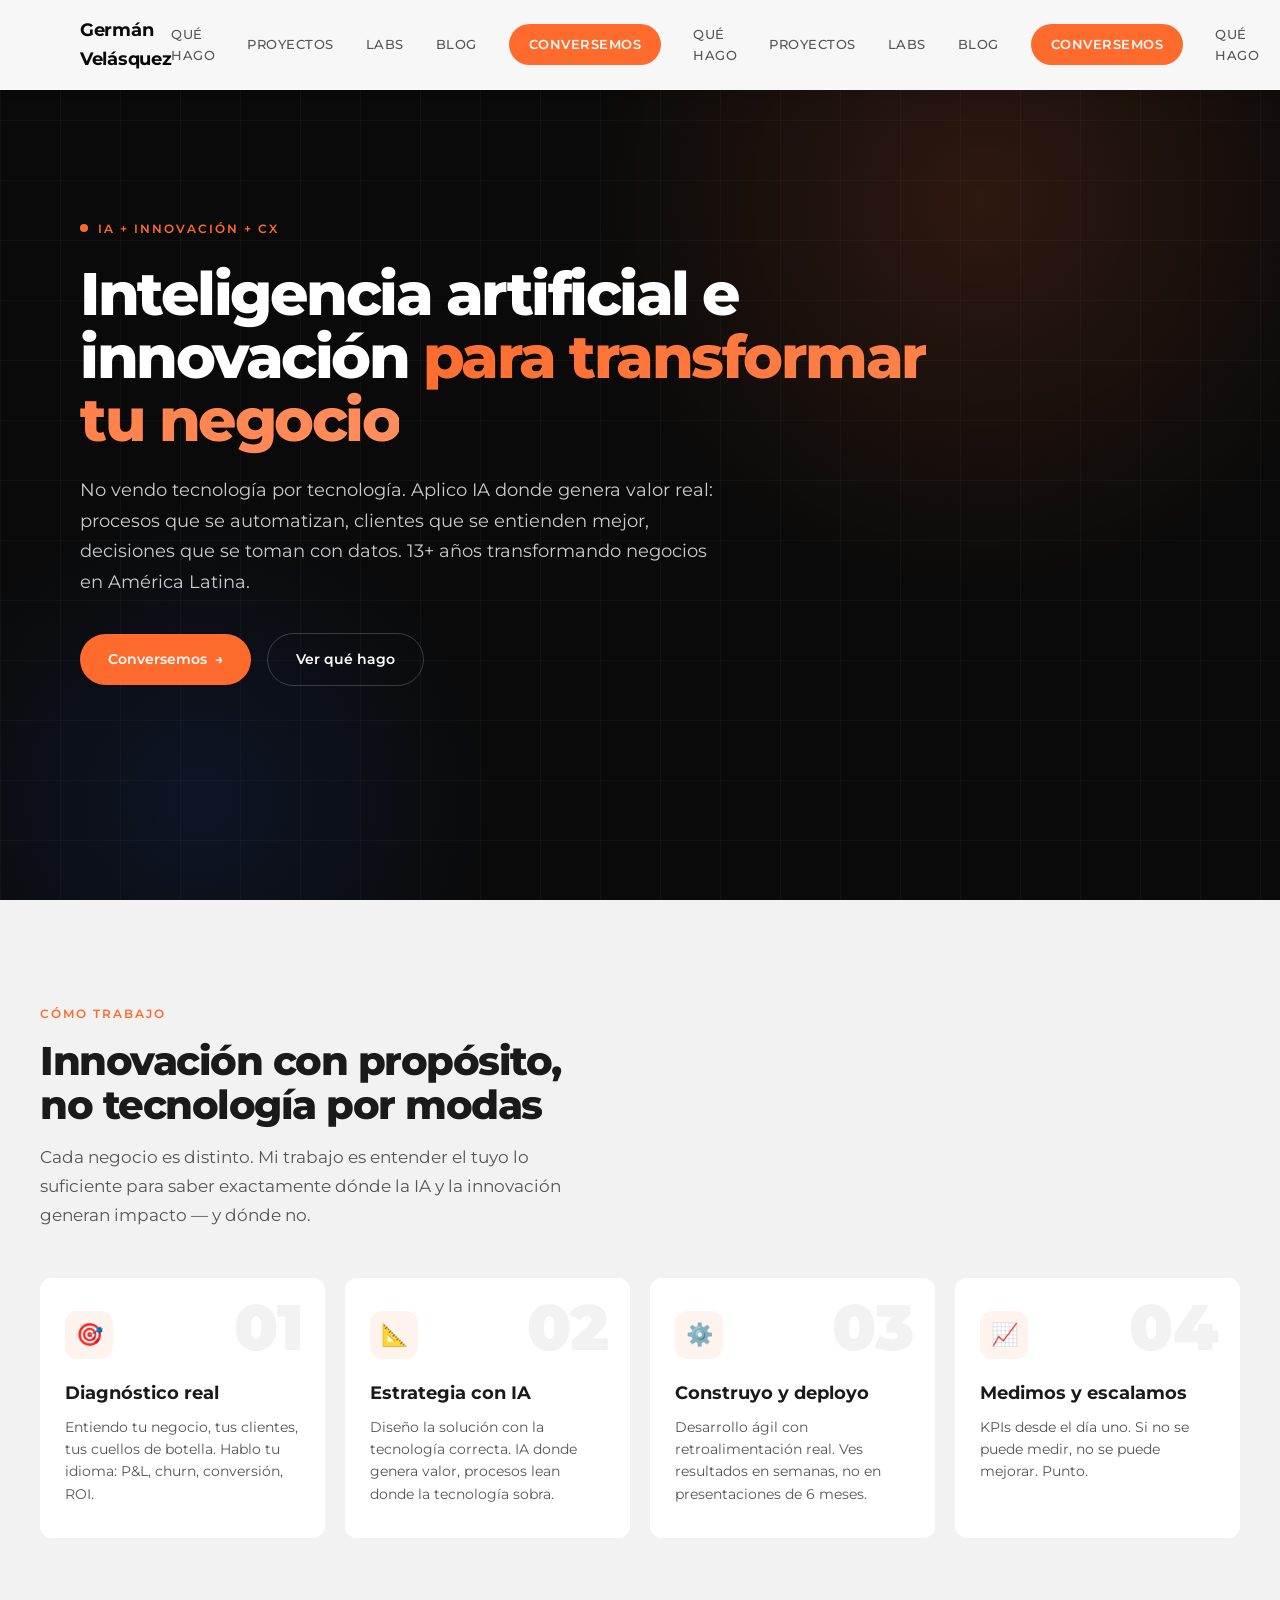
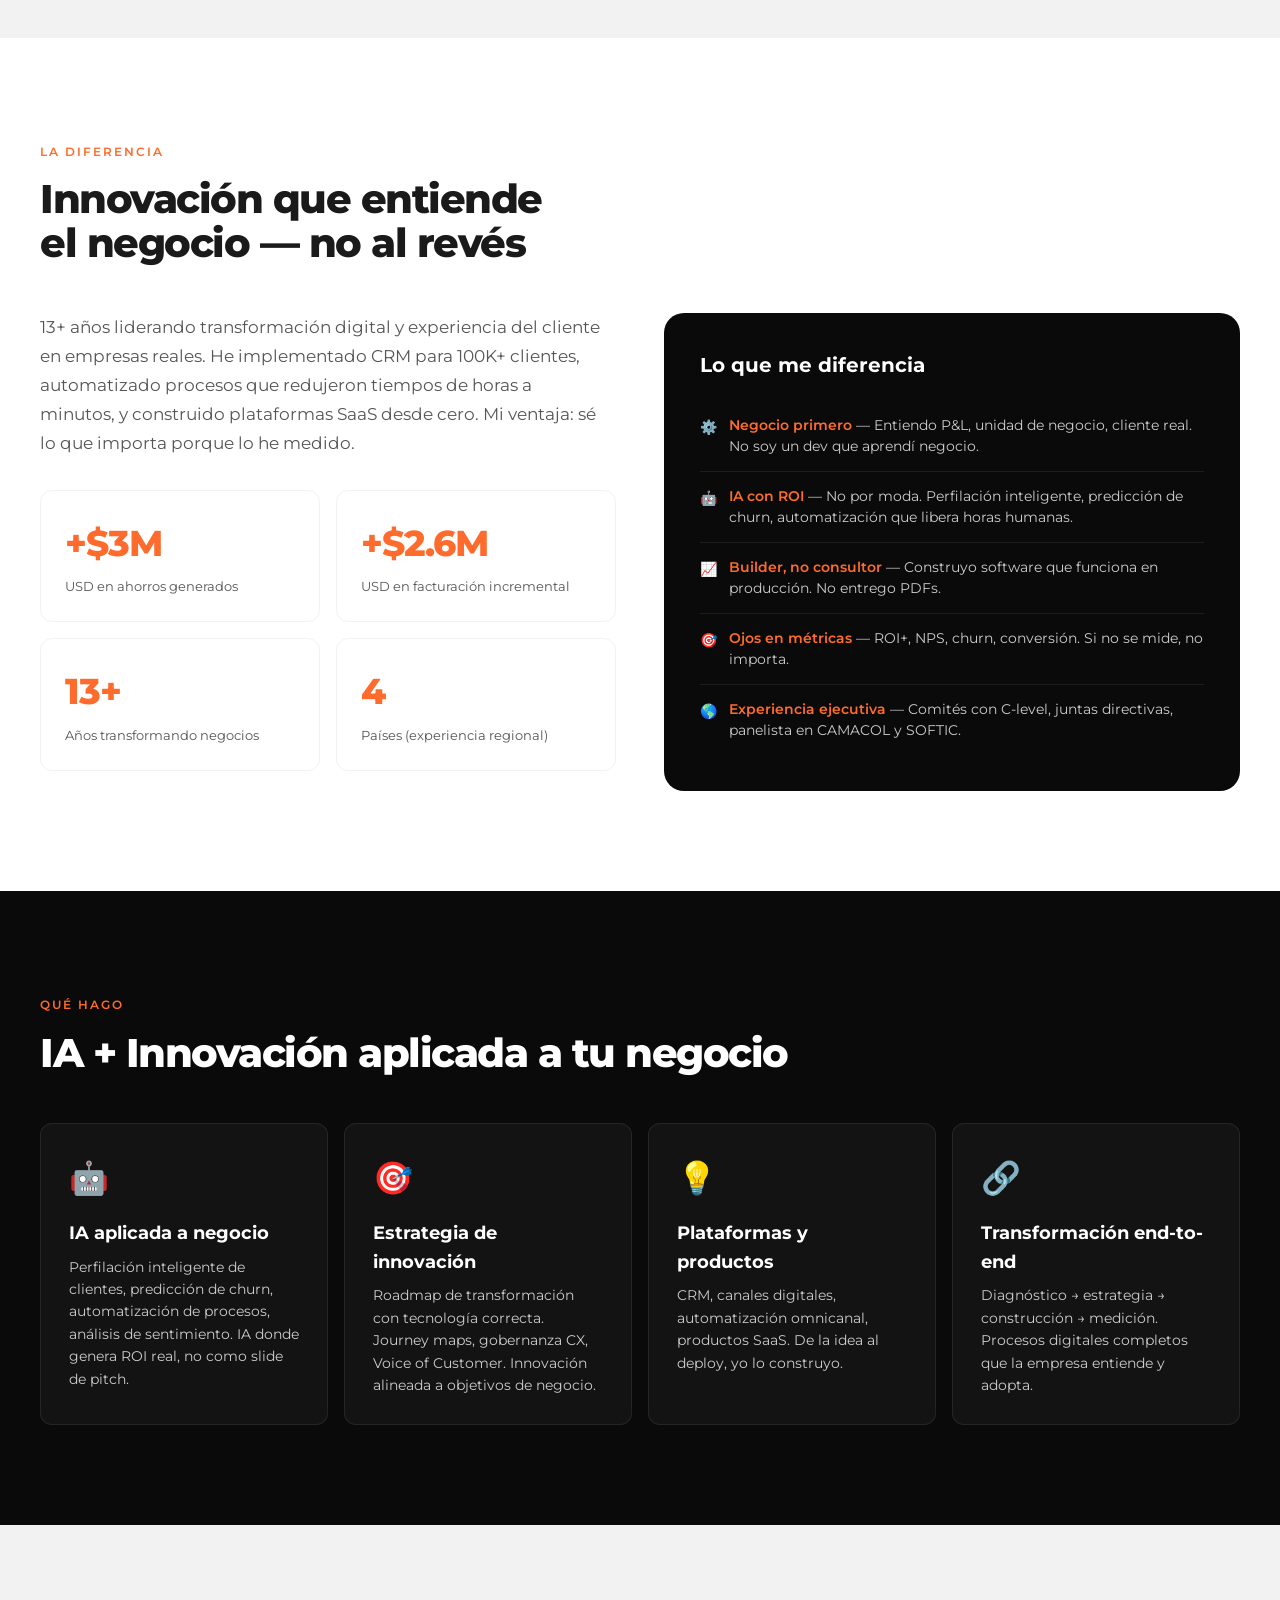
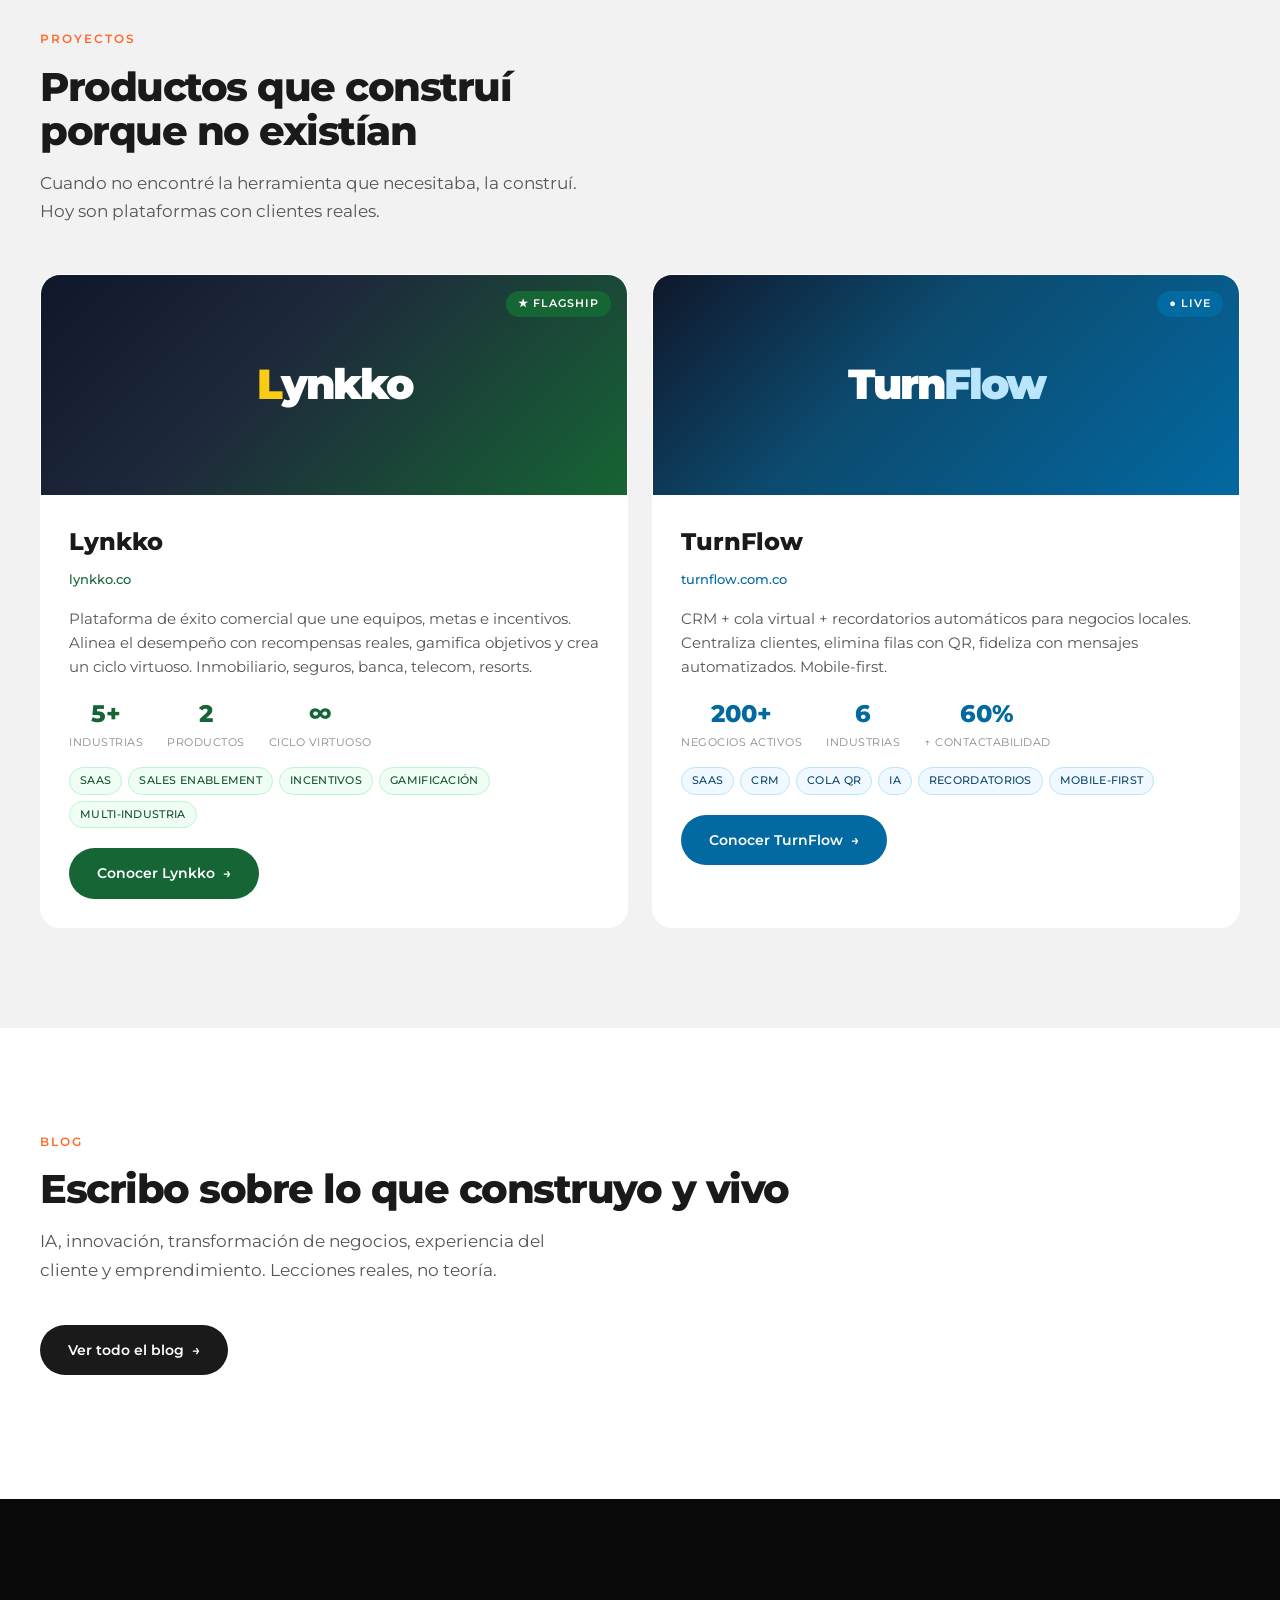
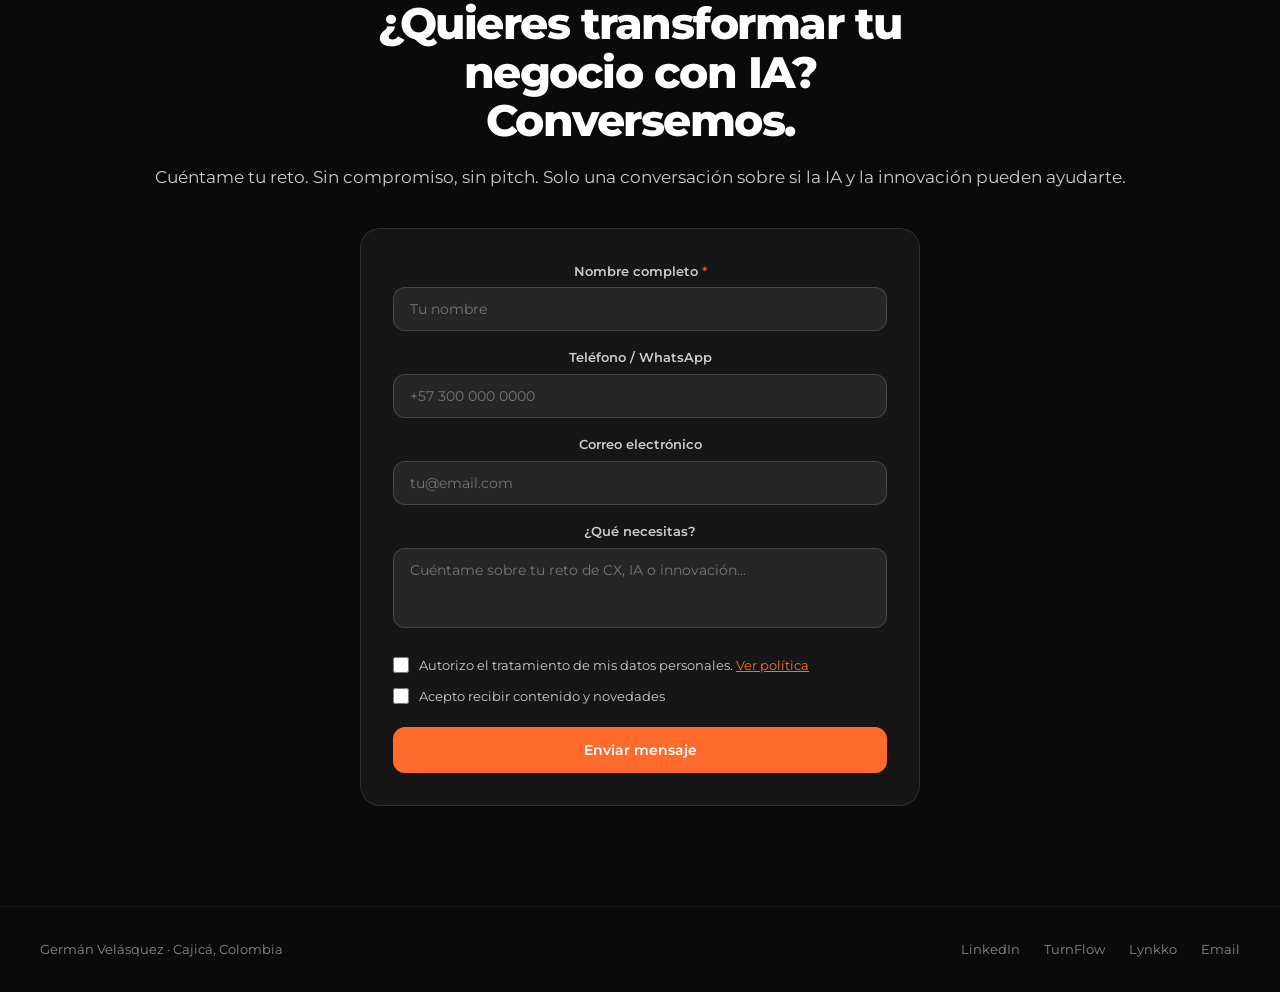
==== index.html @ 34b64958 "Contact form: submit handler + webhook integration - Form submits via fetch POST to /api/webhook.php" ====
<!DOCTYPE html>
<html lang="es">
<head>
  <meta charset="UTF-8">
  <meta name="viewport" content="width=device-width, initial-scale=1.0">
  <title>Germán Velásquez — CX + IA</title>
  <meta name="description" content="Experiencia del cliente e inteligencia artificial, aplicadas a problemas reales de negocio">
  <meta property="og:title" content="Germán Velásquez — CX + IA">
  <meta property="og:description" content="Transformo la forma en que las empresas entienden, sirven y retienen a sus clientes">
  <meta property="og:type" content="website">
  <meta name="twitter:card" content="summary">
  <link rel="canonical" href="https://germanvelasquez.co/">
  <link href="https://fonts.googleapis.com/css2?family=Montserrat:wght@300;400;500;600;700;800;900&display=swap" rel="stylesheet">
  <style>
    :root{--orange:#FF6B2C;--orange-light:#FF8F5E;--orange-dark:#E85520;--orange-glow:rgba(255,107,44,0.15);--orange-glow2:rgba(255,107,44,0.08);--black:#0A0A0A;--dark:#1A1A1A;--gray-900:#2D2D2D;--gray-700:#555555;--gray-500:#888888;--gray-300:#CCCCCC;--gray-100:#F2F2F2;--white:#FFFFFF;--blue:#2563EB;--blue-light:#3B82F6;--blue-glow:rgba(37,99,235,0.12);--font:'Montserrat',sans-serif;--radius:12px;--radius-lg:20px;--transition:0.3s cubic-bezier(0.4,0,0.2,1)}
    *{margin:0;padding:0;box-sizing:border-box}html{scroll-behavior:smooth}
    body{font-family:var(--font);color:var(--dark);background:var(--white);line-height:1.6;-webkit-font-smoothing:antialiased;overflow-x:hidden}
    nav{position:fixed;top:0;width:100%;z-index:1000;transition:var(--transition);background:transparent}
    nav.scrolled{background:rgba(255,255,255,0.95);backdrop-filter:blur(20px);box-shadow:0 1px 20px rgba(0,0,0,0.06)}
    .nav-inner{max-width:1200px;margin:0 auto;padding:20px 40px;display:flex;align-items:center;justify-content:space-between}
    .nav-logo{font-family:var(--font);font-size:18px;font-weight:700;text-decoration:none;letter-spacing:-0.3px;transition:color 0.3s}
    nav .nav-logo{color:var(--white)}
    nav.scrolled .nav-logo{color:var(--black)}
    .nav-links{display:flex;gap:32px;align-items:center}
    .nav-links a{font-size:13px;font-weight:500;color:rgba(255,255,255,0.8);text-decoration:none;letter-spacing:0.5px;text-transform:uppercase;transition:var(--transition)}
    .nav-links a:hover{color:var(--white)}
    nav.scrolled .nav-links a{color:var(--gray-700)}
    nav.scrolled .nav-links a:hover{color:var(--orange)}
    .nav-cta{font-size:13px!important;font-weight:600!important;color:var(--white)!important;background:var(--orange);padding:10px 20px;border-radius:100px;text-transform:uppercase!important;letter-spacing:0.5px;transition:var(--transition)}
    .nav-cta:hover{background:var(--orange-dark);transform:scale(1.02)}
    .hamburger{display:none;flex-direction:column;gap:5px;cursor:pointer;z-index:1001}
    .hamburger span{width:24px;height:2px;background:var(--white);border-radius:2px}
    nav.scrolled .hamburger span{background:var(--black)}
    .hero{min-height:100vh;display:flex;align-items:center;position:relative;overflow:hidden;background:var(--black)}
    .hero-bg{position:absolute;inset:0;z-index:1}
    .hero-bg .gradient1{position:absolute;width:800px;height:800px;background:radial-gradient(circle,var(--orange-glow) 0%,transparent 70%);top:-200px;right:-100px;animation:float 8s ease-in-out infinite}
    .hero-bg .gradient2{position:absolute;width:600px;height:600px;background:radial-gradient(circle,var(--blue-glow) 0%,transparent 70%);bottom:-200px;left:-100px;animation:float 10s ease-in-out infinite reverse}
    .hero-bg .grid{position:absolute;inset:0;background-image:linear-gradient(rgba(255,255,255,0.03) 1px,transparent 1px),linear-gradient(90deg,rgba(255,255,255,0.03) 1px,transparent 1px);background-size:60px 60px}
    @keyframes float{0%,100%{transform:translate(0,0)}50%{transform:translate(30px,-30px)}}
    .hero-content{position:relative;z-index:2;max-width:1200px;margin:0 auto;padding:0 40px;width:100%}
    .hero-text .label{display:inline-flex;align-items:center;gap:10px;font-size:12px;font-weight:600;text-transform:uppercase;letter-spacing:2px;color:var(--orange);margin-bottom:24px}
    .label-dot{width:8px;height:8px;background:var(--orange);border-radius:50%;animation:pulse 2s ease-in-out infinite}
    @keyframes pulse{0%,100%{opacity:1}50%{opacity:0.3}}
    .hero-text h1{font-size:60px;font-weight:800;line-height:1.05;letter-spacing:-2.5px;color:var(--white);margin-bottom:24px;max-width:900px}
    .hero-text h1 em{font-style:normal;background:linear-gradient(135deg,var(--orange),var(--orange-light));-webkit-background-clip:text;-webkit-text-fill-color:transparent}
    .hero-text p{font-size:18px;font-weight:400;color:var(--gray-300);line-height:1.7;margin-bottom:36px;max-width:640px}
    .hero-actions{display:flex;gap:16px;align-items:center;flex-wrap:wrap}
    .btn{display:inline-flex;align-items:center;gap:8px;font-family:var(--font);font-size:14px;font-weight:600;padding:14px 28px;border-radius:100px;text-decoration:none;transition:var(--transition);cursor:pointer;border:none}
    .btn-primary{color:var(--white);background:var(--orange)}.btn-primary:hover{background:var(--orange-dark);transform:translateY(-2px);box-shadow:0 8px 24px var(--orange-glow)}
    .btn-secondary{color:var(--white);background:transparent;border:1.5px solid rgba(255,255,255,0.2)}.btn-secondary:hover{border-color:var(--orange);color:var(--orange)}
    .btn .arrow{transition:transform 0.2s}.btn:hover .arrow{transform:translateX(3px)}
    section{padding:100px 40px}.container{max-width:1200px;margin:0 auto}
    .section-label{display:inline-flex;align-items:center;gap:8px;font-size:12px;font-weight:600;text-transform:uppercase;letter-spacing:2px;color:var(--orange);margin-bottom:16px}
    .section-title{font-size:40px;font-weight:800;letter-spacing:-1.5px;line-height:1.1;margin-bottom:16px}
    .section-desc{font-size:17px;color:var(--gray-700);line-height:1.7;max-width:560px}
    .how{background:var(--gray-100)}
    .steps-grid{display:grid;grid-template-columns:repeat(4,1fr);gap:20px;margin-top:48px}
    .step-card{background:var(--white);border-radius:var(--radius);padding:32px 24px;position:relative;overflow:hidden;transition:var(--transition);border:1px solid transparent}
    .step-card:hover{border-color:var(--orange);transform:translateY(-4px);box-shadow:0 12px 32px rgba(0,0,0,0.08)}
    .step-card::before{content:attr(data-step);position:absolute;top:16px;right:20px;font-size:64px;font-weight:900;color:var(--gray-100);line-height:1;z-index:0}
    .step-icon{width:48px;height:48px;background:var(--orange-glow2);border-radius:12px;display:flex;align-items:center;justify-content:center;font-size:22px;margin-bottom:20px;position:relative;z-index:1}
    .step-card h3{font-size:18px;font-weight:700;margin-bottom:8px;position:relative;z-index:1}
    .step-card p{font-size:14px;color:var(--gray-700);line-height:1.6;position:relative;z-index:1}
    .why-grid{display:grid;grid-template-columns:1fr 1fr;gap:48px;margin-top:48px;align-items:start}
    .stat-row{display:grid;grid-template-columns:repeat(2,1fr);gap:16px;margin-top:32px}
    .stat-card{background:var(--white);border:1px solid var(--gray-100);border-radius:var(--radius);padding:24px;transition:var(--transition)}.stat-card:hover{border-color:var(--orange)}
    .stat-value{font-size:36px;font-weight:800;letter-spacing:-1px;color:var(--orange)}.stat-label{font-size:13px;color:var(--gray-700);margin-top:4px}
    .diff-card{background:var(--black);border-radius:var(--radius-lg);padding:36px;color:var(--white)}.diff-card h3{font-size:20px;font-weight:700;margin-bottom:20px}
    .diff-item{padding:14px 0;border-bottom:1px solid rgba(255,255,255,0.08);display:flex;gap:12px;align-items:flex-start}.diff-item:last-child{border-bottom:none}
    .diff-icon{font-size:16px;flex-shrink:0;margin-top:2px}.diff-item strong{font-weight:600;color:var(--orange)}.diff-item span{font-size:14px;color:var(--gray-300);line-height:1.5}
    .build-section{background:var(--black);color:var(--white)}.build-grid{display:grid;grid-template-columns:repeat(4,1fr);gap:16px;margin-top:48px}
    .build-card{background:rgba(255,255,255,0.04);border:1px solid rgba(255,255,255,0.08);border-radius:var(--radius);padding:28px;transition:var(--transition)}
    .build-card:hover{background:rgba(255,255,255,0.08);border-color:var(--orange);transform:translateY(-4px)}
    .build-emoji{font-size:32px;margin-bottom:16px}.build-card h3{font-size:18px;font-weight:700;margin-bottom:8px}.build-card p{font-size:14px;color:var(--gray-300);line-height:1.6}
    .projects-section{background:var(--gray-100)}.project-showcase{display:grid;grid-template-columns:1fr 1fr;gap:24px;margin-top:48px}
    .project-card{background:var(--white);border-radius:var(--radius-lg);overflow:hidden;transition:var(--transition);border:1px solid transparent}
    .project-card:hover{transform:translateY(-6px);box-shadow:0 20px 48px rgba(0,0,0,0.1)}
    .project-card-lynkko:hover{border-color:#166534}.project-card-turnflow:hover{border-color:#0369a1}
    .project-hero{height:220px;position:relative;overflow:hidden}
    .project-hero-lynkko{background:linear-gradient(135deg,#0f172a 0%,#1e293b 40%,#166534 100%)}
    .project-hero-turnflow{background:linear-gradient(135deg,#0f172a 0%,#0c4a6e 40%,#0369a1 100%)}
    .project-logo{position:absolute;top:50%;left:50%;transform:translate(-50%,-50%);font-size:42px;font-weight:900;color:var(--white);letter-spacing:-2px}
    .project-logo .accent-lynkko{color:#facc15}.project-logo .accent-turnflow{color:#bae6fd}
    .project-badge{position:absolute;top:16px;right:16px;font-size:11px;font-weight:600;text-transform:uppercase;letter-spacing:1px;padding:4px 12px;border-radius:100px}
    .badge-flagship{background:#166534;color:var(--white)}.badge-live{background:#0369a1;color:var(--white)}
    .project-body{padding:28px}.project-body h3{font-size:24px;font-weight:800;margin-bottom:4px}
    .project-url{font-size:13px;text-decoration:none;font-weight:500}.project-url-lynkko{color:#166534}.project-url-turnflow{color:#0369a1}
    .project-body>p{font-size:15px;color:var(--gray-700);line-height:1.6;margin:16px 0}
    .project-stats{display:flex;gap:24px;margin-bottom:16px}.project-stat{text-align:center}
    .project-stat-val-lynkko{font-size:24px;font-weight:800;color:#166534}.project-stat-val-turnflow{font-size:24px;font-weight:800;color:#0369a1}
    .project-stat-lbl{font-size:11px;color:var(--gray-500);text-transform:uppercase;letter-spacing:0.5px}
    .project-tags{display:flex;flex-wrap:wrap;gap:6px}
    .project-tag{font-size:11px;font-weight:500;padding:4px 10px;border-radius:100px;text-transform:uppercase;letter-spacing:0.3px}
    .project-tag-lynkko{color:#14532d;background:#f0fdf4;border:1px solid #bbf7d0}.project-tag-turnflow{color:#0c4a6e;background:#f0f9ff;border:1px solid #bae6fd}
    .project-cta{margin-top:20px;display:flex;gap:12px}
    .btn-lynkko,.btn-turnflow{display:inline-flex;align-items:center;gap:8px;font-family:var(--font);font-size:14px;font-weight:600;padding:14px 28px;border-radius:100px;text-decoration:none;transition:var(--transition);border:none;cursor:pointer}
    .btn-lynkko{color:var(--white);background:#166534}.btn-lynkko:hover{background:#14532d;transform:translateY(-2px)}
    .btn-turnflow{color:var(--white);background:#0369a1}.btn-turnflow:hover{background:#075985;transform:translateY(-2px)}
    .btn-lynkko .arrow,.btn-turnflow .arrow{transition:transform 0.2s}.btn-lynkko:hover .arrow,.btn-turnflow:hover .arrow{transform:translateX(3px)}
    /* Blog */
    .blog-section{background:var(--white)}
    .blog-filters{display:flex;gap:12px;flex-wrap:wrap;align-items:center;margin-top:40px;margin-bottom:24px}
    .blog-search{flex:1;min-width:200px;padding:12px 16px;border:1px solid var(--gray-100);border-radius:100px;font-family:var(--font);font-size:14px;outline:none;transition:var(--transition)}
    .blog-search:focus{border-color:var(--orange);box-shadow:0 0 0 3px var(--orange-glow)}
    .blog-filter-btn{font-size:12px;font-weight:600;padding:8px 16px;border-radius:100px;border:1px solid var(--gray-100);background:var(--white);color:var(--gray-700);cursor:pointer;transition:var(--transition);text-transform:uppercase;letter-spacing:0.5px}
    .blog-filter-btn:hover,.blog-filter-btn.active{border-color:var(--orange);color:var(--orange);background:var(--orange-glow2)}
    .blog-grid{display:grid;grid-template-columns:repeat(3,1fr);gap:20px}
    .blog-card{background:var(--white);border:1px solid var(--gray-100);border-radius:var(--radius);padding:28px;transition:var(--transition);display:flex;flex-direction:column;cursor:pointer}
    .blog-card:hover{border-color:var(--orange);transform:translateY(-4px);box-shadow:0 12px 32px rgba(0,0,0,0.06)}
    .blog-date{font-size:12px;color:var(--gray-500);margin-bottom:8px;font-weight:500}
    .blog-card h3{font-size:18px;font-weight:700;margin-bottom:10px;line-height:1.3}
    .blog-card p{font-size:14px;color:var(--gray-700);line-height:1.6;flex:1}
    .blog-tags{display:flex;flex-wrap:wrap;gap:6px;margin-top:16px}
    .blog-tag{font-size:10px;font-weight:600;color:var(--orange);background:var(--orange-glow2);padding:3px 10px;border-radius:100px;text-transform:uppercase;letter-spacing:0.5px}
    .blog-category{font-size:10px;font-weight:600;color:var(--white);background:var(--orange);padding:3px 10px;border-radius:100px;text-transform:uppercase;letter-spacing:0.5px}
    .blog-read{font-size:12px;color:var(--gray-500);margin-top:12px;font-weight:500}
    .blog-share{margin-top:12px;display:flex;gap:8px}
    .blog-share-btn{width:28px;height:28px;border-radius:50%;border:1px solid var(--gray-100);background:var(--white);display:flex;align-items:center;justify-content:center;cursor:pointer;font-size:12px;transition:var(--transition)}
    .blog-share-btn:hover{border-color:var(--orange);color:var(--orange)}
    .blog-more{margin-top:36px;text-align:center}
    .cta-section{background:var(--black);color:var(--white);text-align:center}
    .cta-section h2{font-size:44px;font-weight:800;letter-spacing:-1.5px;line-height:1.1;max-width:700px;margin:0 auto 20px}
    .cta-section p{font-size:17px;color:var(--gray-300);margin-bottom:36px}
    footer{background:var(--black);border-top:1px solid rgba(255,255,255,0.06);padding:32px 40px}
    .footer-inner{max-width:1200px;margin:0 auto;display:flex;justify-content:space-between;align-items:center;font-size:13px;color:var(--gray-500)}
    .footer-links{display:flex;gap:24px}.footer-links a{color:var(--gray-500);text-decoration:none;transition:var(--transition)}.footer-links a:hover{color:var(--orange)}
    .reveal{opacity:0;transform:translateY(30px);transition:opacity 0.7s ease,transform 0.7s ease}.reveal.visible{opacity:1;transform:translateY(0)}
    .mobile-menu{display:none;position:fixed;inset:0;background:var(--white);z-index:999;flex-direction:column;align-items:center;justify-content:center;gap:24px}
    .mobile-menu.open{display:flex}.mobile-menu a{font-size:20px;font-weight:600;color:var(--dark);text-decoration:none}.mobile-menu a:hover{color:var(--orange)}
    .mobile-close{position:absolute;top:20px;right:20px;background:none;border:none;font-size:28px;cursor:pointer}
    @media(max-width:1024px){.hero-content{max-width:100%}.steps-grid{grid-template-columns:repeat(2,1fr)}.build-grid{grid-template-columns:repeat(2,1fr)}.why-grid{grid-template-columns:1fr}.project-showcase{grid-template-columns:1fr}.blog-grid{grid-template-columns:repeat(2,1fr)}}
    @media(max-width:768px){.hero-text h1{font-size:36px;letter-spacing:-1.5px}.hero{min-height:auto;padding:120px 20px 60px}section{padding:60px 20px}.nav-links{display:none}.hamburger{display:flex}.steps-grid{grid-template-columns:1fr}.build-grid{grid-template-columns:1fr}.stat-row{grid-template-columns:1fr}.section-title{font-size:28px}.cta-section h2{font-size:28px}.nav-inner{padding:16px 20px}.blog-grid{grid-template-columns:1fr}.blog-filters{flex-direction:column}}
  </style>
  <link rel="stylesheet" href="css/nav.css">
</head>
<body>
  <nav class="nav-dark" id="nav"><div class="nav-inner">
    <a href="/" class="nav-logo" id="nav-logo"></a>
    <div class="nav-links" id="nav-links"></div>
    <button class="hamburger" onclick="toggleMobile()" aria-label="Menu"><span></span><span></span><span></span></button>
  </div></nav>
  <div class="mobile-menu" id="mobileMenu"><button class="mobile-close" onclick="toggleMobile()">x</button><div id="mobile-nav-links"></div></div>

  <section class="hero" id="hero">
    <div class="hero-bg"><div class="gradient1"></div><div class="gradient2"></div><div class="grid"></div></div>
    <div class="hero-content"><div class="hero-text">
      <div class="label" id="hero-label-wrap"><span class="label-dot"></span> <span id="hero-label"></span></div>
      <h1><span id="hero-t1"></span> <em id="hero-t2"></em></h1>
      <p id="hero-desc"></p>
      <div class="hero-actions">
        <a href="mailto:gvelasquez85@gmail.com" class="btn btn-primary"><span id="hero-cta1"></span> <span class="arrow">&#x2192;</span></a>
        <a href="#como" class="btn btn-secondary" id="hero-cta2"></a>
      </div>
    </div></div>
  </section>

  <section class="how" id="como"><div class="container reveal">
    <div class="section-label" id="how-label"></div>
    <h2 class="section-title"><span id="how-t1"></span><br><span id="how-t2"></span></h2>
    <p class="section-desc" id="how-desc"></p>
    <div class="steps-grid" id="steps-grid"></div>
  </div></section>

  <section id="porque"><div class="container reveal">
    <div class="section-label" id="why-label"></div>
    <h2 class="section-title"><span id="why-t1"></span><br><span id="why-t2"></span></h2>
    <div class="why-grid">
      <div><p class="section-desc" id="why-desc"></p><div class="stat-row" id="stat-row"></div></div>
      <div class="diff-card"><h3>Lo que me diferencia</h3><div id="diff-list"></div></div>
    </div>
  </div></section>

  <section class="build-section" id="construyo"><div class="container reveal">
    <div class="section-label" id="build-label"></div>
    <h2 class="section-title" style="color:var(--white)" id="build-title"></h2>
    <div class="build-grid" id="build-grid"></div>
  </div></section>

  <section class="projects-section" id="proyectos"><div class="container reveal">
    <div class="section-label" id="proj-label"></div>
    <h2 class="section-title"><span id="proj-t1"></span><br><span id="proj-t2"></span></h2>
    <p class="section-desc" id="proj-desc"></p>
    <div class="project-showcase" id="project-showcase"></div>
  </div></section>

  <section class="blog-section" id="blog"><div class="container reveal">
    <div class="section-label" id="blog-label"></div>
    <h2 class="section-title" id="blog-title"></h2>
    <p class="section-desc" id="blog-desc"></p>
    <div class="blog-filters" id="blog-filters"></div>
    <div class="blog-grid" id="blog-grid"></div>
  </div></section>

  <section class="cta-section" id="contacto"><div class="container reveal">
    <h2><span id="cta-t1"></span><br><span id="cta-t2"></span></h2>
    <p id="cta-desc"></p>
    <div style="max-width:560px;margin:0 auto">
      <form id="contact-form" style="background:rgba(255,255,255,0.05);border:1px solid rgba(255,255,255,0.1);border-radius:20px;padding:32px;backdrop-filter:blur(12px)">
        <div style="margin-bottom:16px">
          <label style="display:block;font-size:13px;font-weight:600;color:var(--gray-300);margin-bottom:6px">Nombre completo <span style="color:#ef4444">*</span></label>
          <input type="text" name="full_name" required placeholder="Tu nombre" style="width:100%;padding:12px 16px;border-radius:12px;border:1px solid rgba(255,255,255,0.15);background:rgba(255,255,255,0.07);color:#fff;font-family:Montserrat,sans-serif;font-size:14px;outline:none;transition:border-color 0.2s" onfocus="this.style.borderColor='var(--orange)'" onblur="this.style.borderColor='rgba(255,255,255,0.15)'">
        </div>
        <div style="margin-bottom:16px">
          <label style="display:block;font-size:13px;font-weight:600;color:var(--gray-300);margin-bottom:6px">Teléfono / WhatsApp</label>
          <input type="tel" name="phone" placeholder="+57 300 000 0000" style="width:100%;padding:12px 16px;border-radius:12px;border:1px solid rgba(255,255,255,0.15);background:rgba(255,255,255,0.07);color:#fff;font-family:Montserrat,sans-serif;font-size:14px;outline:none;transition:border-color 0.2s" onfocus="this.style.borderColor='var(--orange)'" onblur="this.style.borderColor='rgba(255,255,255,0.15)'">
        </div>
        <div style="margin-bottom:16px">
          <label style="display:block;font-size:13px;font-weight:600;color:var(--gray-300);margin-bottom:6px">Correo electrónico</label>
          <input type="email" name="email" placeholder="tu@email.com" style="width:100%;padding:12px 16px;border-radius:12px;border:1px solid rgba(255,255,255,0.15);background:rgba(255,255,255,0.07);color:#fff;font-family:Montserrat,sans-serif;font-size:14px;outline:none;transition:border-color 0.2s" onfocus="this.style.borderColor='var(--orange)'" onblur="this.style.borderColor='rgba(255,255,255,0.15)'">
        </div>
        <div style="margin-bottom:20px">
          <label style="display:block;font-size:13px;font-weight:600;color:var(--gray-300);margin-bottom:6px">¿Qué necesitas?</label>
          <textarea name="message" rows="3" placeholder="Cuéntame sobre tu reto de CX, IA o innovación..." style="width:100%;padding:12px 16px;border-radius:12px;border:1px solid rgba(255,255,255,0.15);background:rgba(255,255,255,0.07);color:#fff;font-family:Montserrat,sans-serif;font-size:14px;outline:none;resize:none;transition:border-color 0.2s" onfocus="this.style.borderColor='var(--orange)'" onblur="this.style.borderColor='rgba(255,255,255,0.15)'"></textarea>
        </div>
        <div style="margin-bottom:20px;display:flex;flex-direction:column;gap:10px">
          <label style="display:flex;align-items:flex-start;gap:10px;font-size:13px;color:var(--gray-300);cursor:pointer">
            <input type="checkbox" name="consent_data" required style="margin-top:2px;width:16px;height:16px;accent-color:var(--orange)">
            <span>Autorizo el tratamiento de mis datos personales. <a href="#" style="color:var(--orange);text-decoration:underline">Ver política</a></span>
          </label>
          <label style="display:flex;align-items:flex-start;gap:10px;font-size:13px;color:var(--gray-300);cursor:pointer">
            <input type="checkbox" name="consent_marketing" style="margin-top:2px;width:16px;height:16px;accent-color:var(--orange)">
            <span>Acepto recibir contenido y novedades</span>
          </label>
        </div>
        <button type="submit" id="contact-submit" style="width:100%;padding:14px;background:var(--orange);color:#fff;font-family:Montserrat,sans-serif;font-size:14px;font-weight:600;border:none;border-radius:12px;cursor:pointer;transition:background 0.2s">Enviar mensaje</button>
        <div id="contact-feedback" style="margin-top:16px;text-align:center;font-size:14px;display:none"></div>
      </form>
    </div>
  </div></section>

  <footer><div class="footer-inner">
    <span>Germ&#x00e1;n Vel&#x00e1;squez &#x00b7; Cajic&#x00e1;, Colombia</span>
    <div class="footer-links">
      <a href="https://www.linkedin.com/in/germanvelasquezco" target="_blank">LinkedIn</a>
      <a href="https://turnflow.com.co" target="_blank">TurnFlow</a>
      <a href="https://lynkko.co" target="_blank">Lynkko</a>
      <a href="mailto:gvelasquez85@gmail.com">Email</a>
    </div>
  </div></footer>

  <script src="js/nav.js"></script>
  <script>
    const obs=new IntersectionObserver(e=>{e.forEach(x=>{if(x.isIntersecting)x.target.classList.add('visible')})},{threshold:0.1});
    document.querySelectorAll('.reveal').forEach(el=>obs.observe(el));

    fetch('content.json').then(r=>r.json()).then(c=>{
      // Load config separately
      fetch('config.json').then(r=>r.json()).then(cfg=>{
        // Inject GTM if configured
        if(cfg.gtm_id){const gtm=document.createElement('script');gtm.innerHTML=`(function(w,d,s,l,i){w[l]=w[l]||[];w[l].push({'gtm.start':new Date().getTime(),event:'gtm.js'});var f=d.getElementsByTagName(s)[0],j=d.createElement(s),dl=l!='dataLayer'?'&l='+l:'';j.async=true;j.src='https://www.googletagmanager.com/gtm.js?id='+i+dl;f.parentNode.insertBefore(j,f);})(window,document,'script','dataLayer','${cfg.gtm_id}');`;document.head.appendChild(gtm)}
        // Inject analytics if configured
        if(cfg.analytics_id){const ga=document.createElement('script');ga.async=true;ga.src=`https://www.googletagmanager.com/gtag/js?id=${cfg.analytics_id}`;document.head.appendChild(ga);const g2=document.createElement('script');g2.innerHTML=`window.dataLayer=window.dataLayer||[];function gtag(){dataLayer.push(arguments)}gtag('js',new Date());gtag('config','${cfg.analytics_id}');`;document.head.appendChild(g2)}
        if(cfg.site_description){document.querySelector('meta[name="description"]').content=cfg.site_description}
        if(cfg.site_url){document.querySelector('link[rel="canonical"]').href=cfg.site_url}
      }).catch(()=>{});

      const t=id=>document.getElementById(id);
      const s=(id,txt)=>{const e=t(id);if(e)e.textContent=txt};
      s('nav-logo',c.site.logo);
      // Build nav from content.json (items now have label + url)
      const navEl=t('nav-links');
      const navCta=['conversemos'];
      (c.nav&&c.nav.items||[]).forEach(item=>{
        const label=item.label||item;
        const href=item.url||'#';
        const isCta=navCta.includes(label.toLowerCase());
        navEl.innerHTML+=isCta?`<a href="${href}" class="nav-cta">${label}</a>`:`<a href="${href}">${label}</a>`;
      });
      s('hero-label',c.hero.label);s('hero-t1',c.hero.title_1);s('hero-t2',c.hero.title_2);s('hero-desc',c.hero.desc);s('hero-cta1',c.hero.cta_1);s('hero-cta2',c.hero.cta_2);
      s('how-label',c.how.label);s('how-t1',c.how.title_1);s('how-t2',c.how.title_2);s('how-desc',c.how.desc);
      const sg=t('steps-grid');
      c.how.steps.forEach((st,i)=>{sg.innerHTML+=`<div class="step-card" data-step="0${i+1}"><div class="step-icon">${st.icon}</div><h3>${st.title}</h3><p>${st.desc}</p></div>`});
      s('why-label',c.why.label);s('why-t1',c.why.title_1);s('why-t2',c.why.title_2);s('why-desc',c.why.desc);
      const sr=t('stat-row');c.why.stats.forEach(st=>{sr.innerHTML+=`<div class="stat-card"><div class="stat-value">${st.value}</div><div class="stat-label">${st.label}</div></div>`});
      const dl=t('diff-list');c.why.diffs.forEach(d=>{dl.innerHTML+=`<div class="diff-item"><span class="diff-icon">${d.icon}</span><span><strong>${d.bold}</strong>${d.text}</span></div>`});
      s('build-label',c.build.label);s('build-title',c.build.title);
      const bg=t('build-grid');c.build.items.forEach(b=>{bg.innerHTML+=`<div class="build-card"><div class="build-emoji">${b.emoji}</div><h3>${b.title}</h3><p>${b.desc}</p></div>`});
      s('proj-label',c.projects.label);s('proj-t1',c.projects.title_1);s('proj-t2',c.projects.title_2);s('proj-desc',c.projects.desc);
      const ps=t('project-showcase');
      const lk=c.projects.lynkko;
      ps.innerHTML+=`<div class="project-card project-card-lynkko"><div class="project-hero project-hero-lynkko"><div class="project-logo"><span class="accent-lynkko">L</span>ynkko</div><span class="project-badge badge-flagship">${lk.badge}</span></div><div class="project-body"><h3>Lynkko</h3><a href="https://lynkko.co" target="_blank" class="project-url project-url-lynkko">lynkko.co</a><p>${lk.desc}</p><div class="project-stats">${lk.stats.map(x=>`<div class="project-stat"><div class="project-stat-val-lynkko">${x.value}</div><div class="project-stat-lbl">${x.label}</div></div>`).join('')}</div><div class="project-tags">${lk.tags.map(x=>`<span class="project-tag project-tag-lynkko">${x}</span>`).join('')}</div><div class="project-cta"><a href="https://lynkko.co" target="_blank" class="btn-lynkko">Conocer Lynkko <span class="arrow">&#x2192;</span></a></div></div></div>`;
      const tf=c.projects.turnflow;
      ps.innerHTML+=`<div class="project-card project-card-turnflow"><div class="project-hero project-hero-turnflow"><div class="project-logo">Turn<span class="accent-turnflow">Flow</span></div><span class="project-badge badge-live">${tf.badge}</span></div><div class="project-body"><h3>TurnFlow</h3><a href="https://turnflow.com.co" target="_blank" class="project-url project-url-turnflow">turnflow.com.co</a><p>${tf.desc}</p><div class="project-stats">${tf.stats.map(x=>`<div class="project-stat"><div class="project-stat-val-turnflow">${x.value}</div><div class="project-stat-lbl">${x.label}</div></div>`).join('')}</div><div class="project-tags">${tf.tags.map(x=>`<span class="project-tag project-tag-turnflow">${x}</span>`).join('')}</div><div class="project-cta"><a href="https://turnflow.com.co" target="_blank" class="btn-turnflow">Conocer TurnFlow <span class="arrow">&#x2192;</span></a></div></div></div>`;
      // Blog
      s('blog-label',c.blog.label);s('blog-title',c.blog.title_1);s('blog-desc',c.blog.desc);
      const allPosts=c.blog.posts||[];
      const posts=allPosts.slice(0,3);
      // Also load full blog content from blog/content.json for search
      let fullPosts=[];
      fetch('blog/content.json').then(r=>r.json()).then(bc=>{fullPosts=bc.posts||[]}).catch(()=>{});
      // Extract unique categories for the link
      const blogUrl='blog.html';
      // Render blog posts - simple cards, no filters
      const bG=t('blog-grid');bG.innerHTML='';
      posts.forEach(p=>{
        const url=`blog/post.html?id=${p.id}`;
        bG.innerHTML+=`<div class="blog-card" onclick="location.href='${url}'"><div class="blog-date">${p.date}</div><span class="blog-category">${p.category}</span><h3>${p.title}</h3><p>${p.excerpt}</p><div class="blog-tags">${(p.tags||[]).map(tg=>`<span class="blog-tag">${tg}</span>`).join('')}</div><div class="blog-read">${p.read_time} de lectura</div></div>`;
      });
      // Replace filter area with link to full blog
      const bf=t('blog-filters');
      bf.innerHTML=`<a href="${blogUrl}" class="btn btn-primary" style="background:var(--dark)">Ver todo el blog <span class="arrow">&#x2192;</span></a>`;
      // CTA
      s('cta-t1',c.cta.title_1);s('cta-t2',c.cta.title_2);s('cta-desc',c.cta.desc);s('cta-btn',c.cta.cta_text);
    });
    // Contact form submit
    (function(){
      var cform=document.getElementById('contact-form');
      if(!cform)return;
      cform.addEventListener('submit',function(e){
        e.preventDefault();
        var fb=document.getElementById('contact-feedback');
        var btn=document.getElementById('contact-submit');
        var data={
          name:cform.querySelector('[name=full_name]').value,
          email:cform.querySelector('[name=email]').value,
          phone:cform.querySelector('[name=phone]').value,
          message:cform.querySelector('[name=message]').value,
          source:'web_contact_form'
        };
        if(!data.name){fb.style.display='block';fb.style.color='#fbbf24';fb.textContent='Tu nombre es obligatorio';return}
        btn.disabled=true;btn.textContent='Enviando...';
        fetch('/api/webhook.php',{method:'POST',headers:{'Content-Type':'application/json'},body:JSON.stringify(data)})
          .then(function(r){return r.json()})
          .then(function(res){
            if(res.ok){fb.style.display='block';fb.style.color='#22c55e';fb.textContent='¡Mensaje enviado! Te contacto pronto.';cform.reset()}
            else{fb.style.display='block';fb.style.color='#f87171';fb.textContent='Error: '+(res.error||'intentá de nuevo')}
          })
          .catch(function(){fb.style.display='block';fb.style.color='#f87171';fb.textContent='Error de conexión. Intentalo de nuevo.'})
          .finally(function(){btn.disabled=false;btn.textContent='Enviar mensaje'});
      });
    })();
  </script>
  <script src="js/nav.js"></script>
</body>
</html>
---- css/nav.css ----
/* Shared Nav Styles — germanvelasquez.co */
:root{--orange:#FF6B2C;--orange-dark:#E85520;--orange-glow:rgba(255,107,44,0.15);--orange-glow2:rgba(255,107,44,0.08);--black:#0A0A0A;--dark:#1A1A1A;--gray-700:#555;--gray-500:#888;--gray-300:#CCC;--gray-100:#F2F2F2;--white:#FFF}

/* Nav base */
nav{position:fixed;top:0;width:100%;z-index:1000}
nav .nav-inner{max-width:1200px;margin:0 auto;padding:16px 40px;display:flex;align-items:center;justify-content:space-between}
nav .nav-logo{font-family:Montserrat,sans-serif;font-size:18px;font-weight:700;text-decoration:none;letter-spacing:-0.3px}
nav .nav-links{display:flex;gap:32px;align-items:center}
nav .nav-links a{font-family:Montserrat,sans-serif;font-size:13px;font-weight:500;text-decoration:none;letter-spacing:0.5px;text-transform:uppercase;transition:color .2s}
/* Desktop: white on dark pages, dark on light pages */
.nav-dark .nav-logo{color:var(--white)}
.nav-dark .nav-links a{color:rgba(255,255,255,.8)}
.nav-dark .nav-links a:hover{color:var(--white)}
.nav-dark .nav-cta{color:#fff!important;background:var(--orange)}
.nav-dark .hamburger span{background:var(--white)}

.nav-light,.nav-scrolled{background:rgba(255,255,255,.97);box-shadow:0 1px 12px rgba(0,0,0,.06);backdrop-filter:blur(16px)}
.nav-light .nav-logo,.nav-scrolled .nav-logo{color:var(--black)}
.nav-light .nav-links a,.nav-scrolled .nav-links a{color:var(--gray-700)}
.nav-light .nav-links a:hover,.nav-scrolled .nav-links a:hover,.nav-light .nav-links a.active,.nav-scrolled .nav-links a.active{color:var(--orange)}
.nav-light .nav-cta,.nav-scrolled .nav-cta{color:#fff!important;background:var(--orange)}
.nav-light .hamburger span,.nav-scrolled .hamburger span{background:var(--black)}

.nav-cta{font-size:13px!important;font-weight:600!important;padding:10px 20px;border-radius:100px;text-transform:uppercase!important;letter-spacing:0.5px;transition:background .2s}
.nav-cta:hover{background:var(--orange-dark)}

/* Hamburger */
.hamburger{display:none;flex-direction:column;gap:5px;cursor:pointer;z-index:1001;background:none;border:none;padding:4px}
.hamburger span{display:block;width:24px;height:2px;border-radius:2px;transition:transform .2s,opacity .2s}
/* Mobile menu */
.mobile-menu{display:none;position:fixed;inset:0;background:var(--white);z-index:999;flex-direction:column;align-items:center;justify-content:center;gap:24px}
.mobile-menu.open{display:flex}
.mobile-menu a{font-size:20px;font-family:Montserrat,sans-serif;font-weight:600;color:var(--dark);text-decoration:none}
.mobile-menu a:hover{color:var(--orange)}
.mobile-close{position:absolute;top:20px;right:24px;background:none;border:none;font-size:28px;cursor:pointer;font-family:sans-serif;color:var(--gray-700)}

@media(max-width:768px){
  .nav-links{display:none}
  .hamburger{display:flex}
}
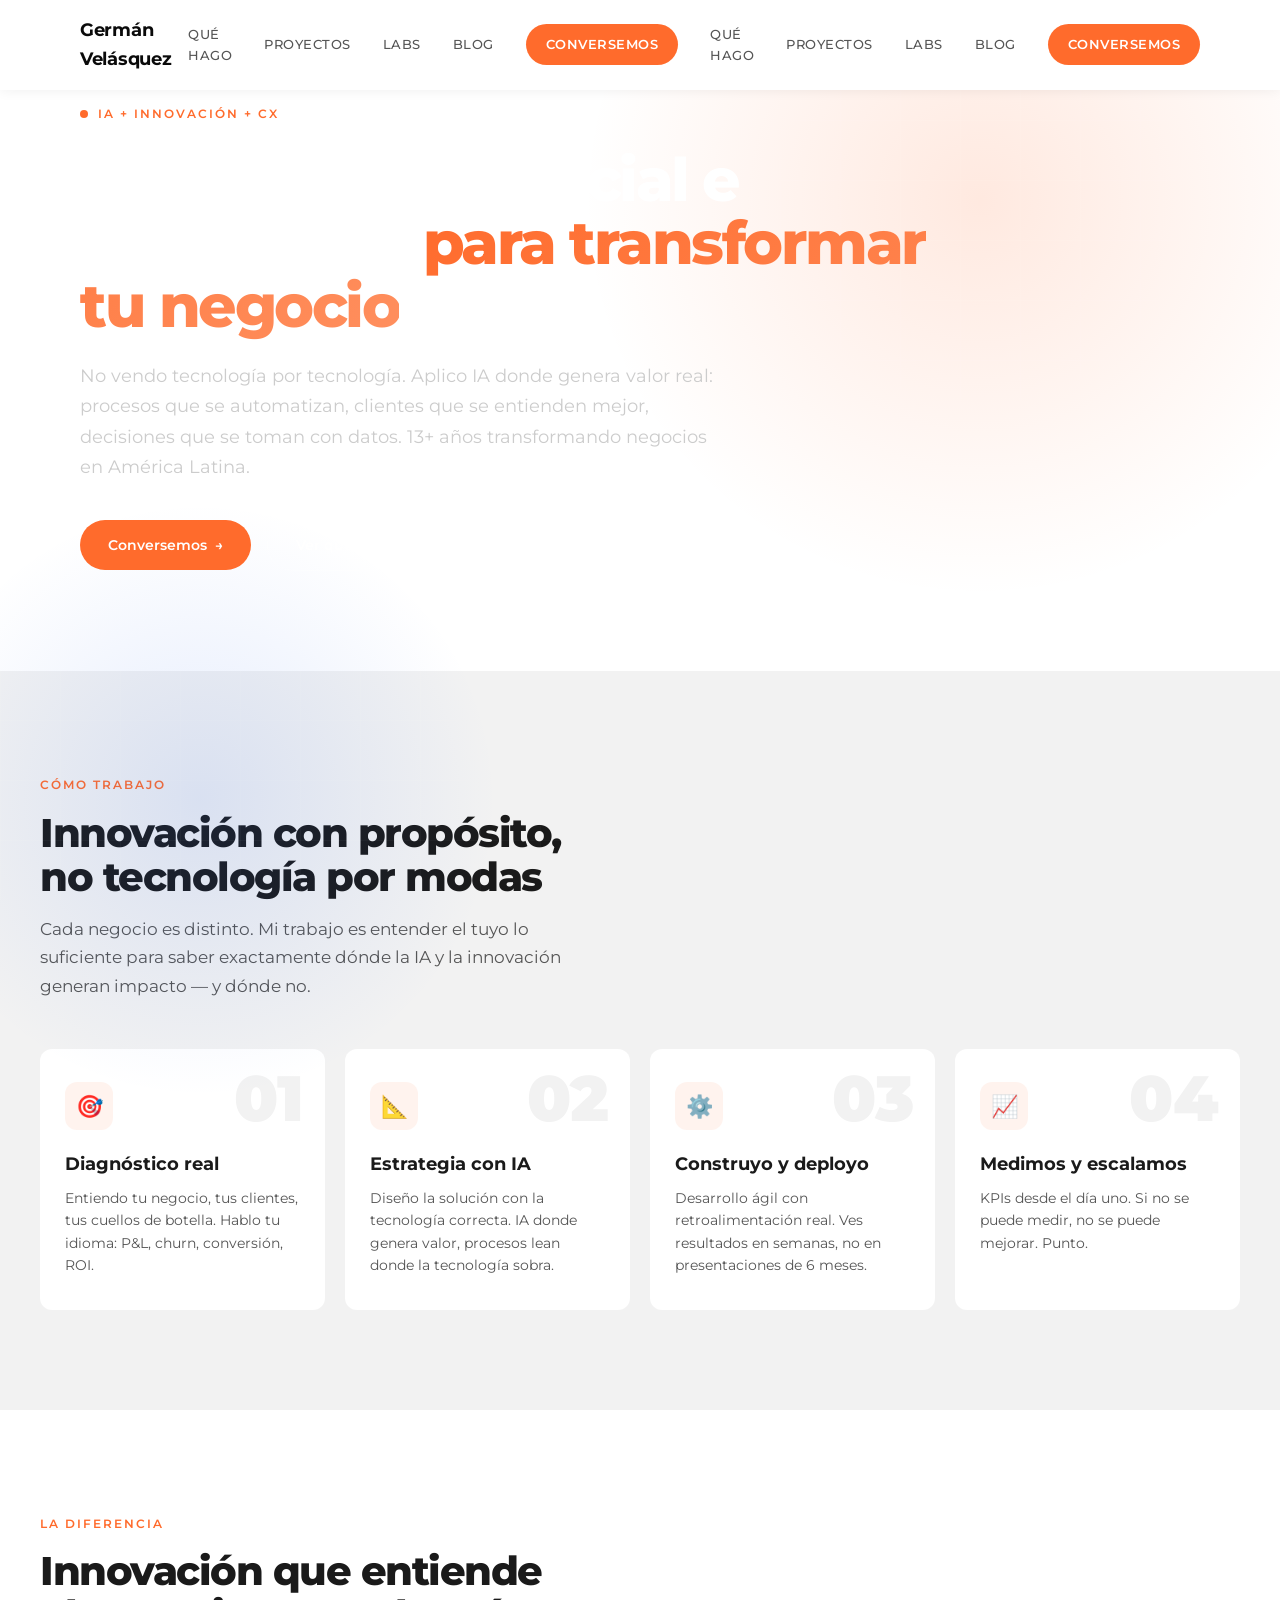
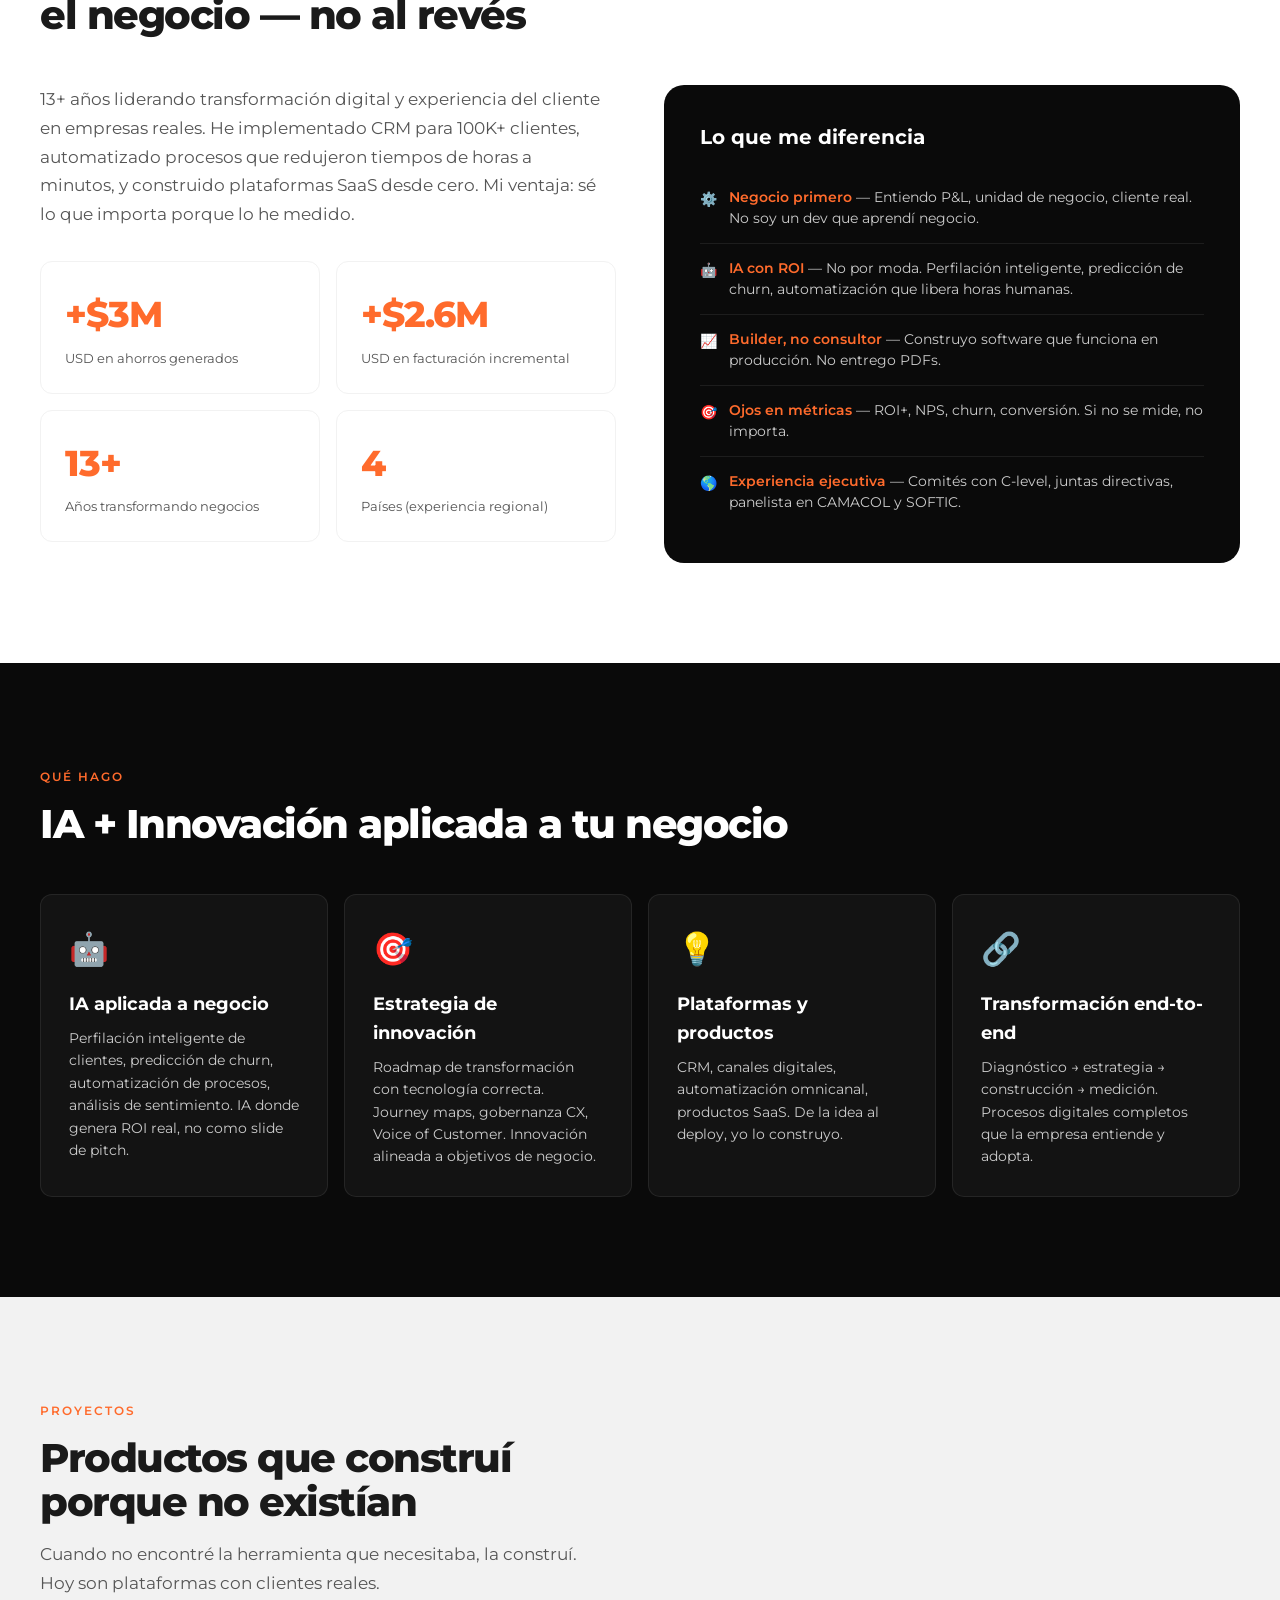
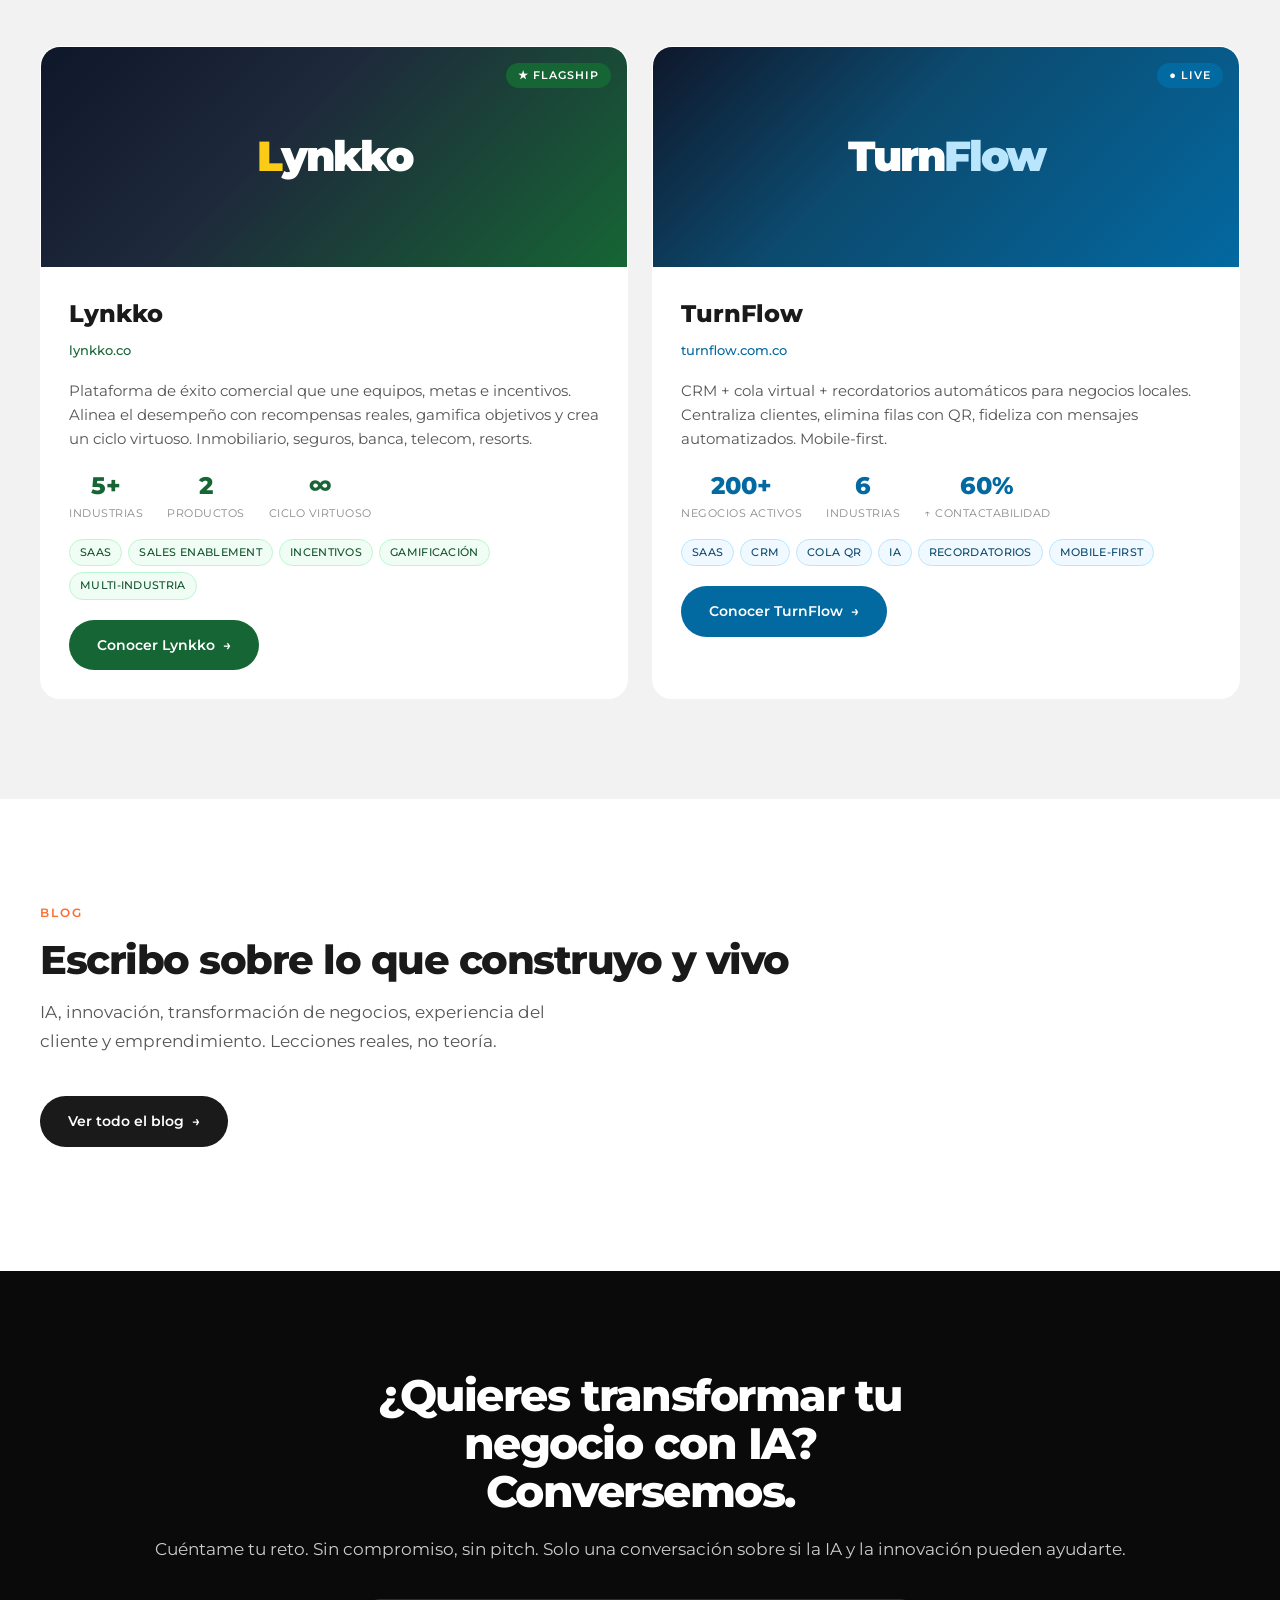
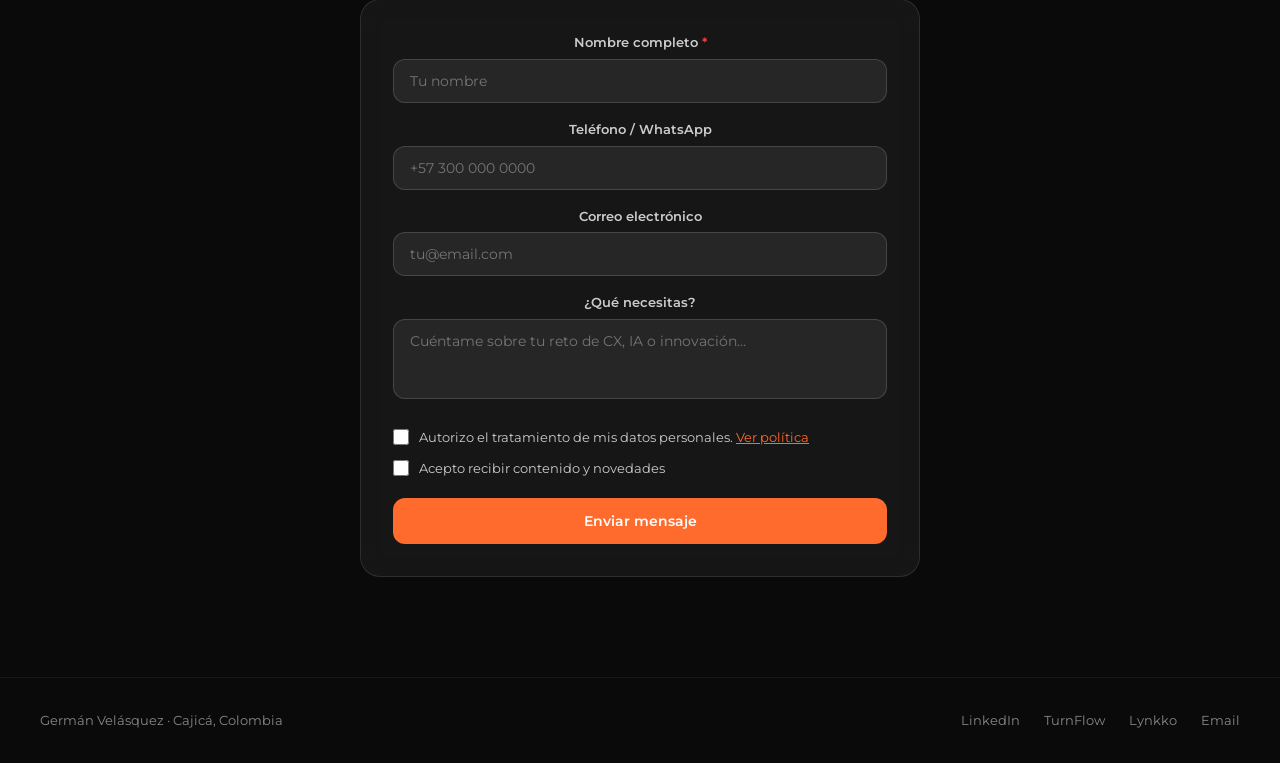
==== commit afb67c32: "Fix: duplicate nav items removed — use only js/nav.js + css/nav.css Removed inline nav rendering scr" ====
--- a/index.html
+++ b/index.html
@@ -15,23 +15,7 @@
     :root{--orange:#FF6B2C;--orange-light:#FF8F5E;--orange-dark:#E85520;--orange-glow:rgba(255,107,44,0.15);--orange-glow2:rgba(255,107,44,0.08);--black:#0A0A0A;--dark:#1A1A1A;--gray-900:#2D2D2D;--gray-700:#555555;--gray-500:#888888;--gray-300:#CCCCCC;--gray-100:#F2F2F2;--white:#FFFFFF;--blue:#2563EB;--blue-light:#3B82F6;--blue-glow:rgba(37,99,235,0.12);--font:'Montserrat',sans-serif;--radius:12px;--radius-lg:20px;--transition:0.3s cubic-bezier(0.4,0,0.2,1)}
     *{margin:0;padding:0;box-sizing:border-box}html{scroll-behavior:smooth}
     body{font-family:var(--font);color:var(--dark);background:var(--white);line-height:1.6;-webkit-font-smoothing:antialiased;overflow-x:hidden}
-    nav{position:fixed;top:0;width:100%;z-index:1000;transition:var(--transition);background:transparent}
-    nav.scrolled{background:rgba(255,255,255,0.95);backdrop-filter:blur(20px);box-shadow:0 1px 20px rgba(0,0,0,0.06)}
-    .nav-inner{max-width:1200px;margin:0 auto;padding:20px 40px;display:flex;align-items:center;justify-content:space-between}
-    .nav-logo{font-family:var(--font);font-size:18px;font-weight:700;text-decoration:none;letter-spacing:-0.3px;transition:color 0.3s}
-    nav .nav-logo{color:var(--white)}
-    nav.scrolled .nav-logo{color:var(--black)}
-    .nav-links{display:flex;gap:32px;align-items:center}
-    .nav-links a{font-size:13px;font-weight:500;color:rgba(255,255,255,0.8);text-decoration:none;letter-spacing:0.5px;text-transform:uppercase;transition:var(--transition)}
-    .nav-links a:hover{color:var(--white)}
-    nav.scrolled .nav-links a{color:var(--gray-700)}
-    nav.scrolled .nav-links a:hover{color:var(--orange)}
-    .nav-cta{font-size:13px!important;font-weight:600!important;color:var(--white)!important;background:var(--orange);padding:10px 20px;border-radius:100px;text-transform:uppercase!important;letter-spacing:0.5px;transition:var(--transition)}
-    .nav-cta:hover{background:var(--orange-dark);transform:scale(1.02)}
-    .hamburger{display:none;flex-direction:column;gap:5px;cursor:pointer;z-index:1001}
-    .hamburger span{width:24px;height:2px;background:var(--white);border-radius:2px}
-    nav.scrolled .hamburger span{background:var(--black)}
-    .hero{min-height:100vh;display:flex;align-items:center;position:relative;overflow:hidden;background:var(--black)}
+    /* Nav handled by css/nav.css */
     .hero-bg{position:absolute;inset:0;z-index:1}
     .hero-bg .gradient1{position:absolute;width:800px;height:800px;background:radial-gradient(circle,var(--orange-glow) 0%,transparent 70%);top:-200px;right:-100px;animation:float 8s ease-in-out infinite}
     .hero-bg .gradient2{position:absolute;width:600px;height:600px;background:radial-gradient(circle,var(--blue-glow) 0%,transparent 70%);bottom:-200px;left:-100px;animation:float 10s ease-in-out infinite reverse}
@@ -125,9 +109,6 @@
     .footer-inner{max-width:1200px;margin:0 auto;display:flex;justify-content:space-between;align-items:center;font-size:13px;color:var(--gray-500)}
     .footer-links{display:flex;gap:24px}.footer-links a{color:var(--gray-500);text-decoration:none;transition:var(--transition)}.footer-links a:hover{color:var(--orange)}
     .reveal{opacity:0;transform:translateY(30px);transition:opacity 0.7s ease,transform 0.7s ease}.reveal.visible{opacity:1;transform:translateY(0)}
-    .mobile-menu{display:none;position:fixed;inset:0;background:var(--white);z-index:999;flex-direction:column;align-items:center;justify-content:center;gap:24px}
-    .mobile-menu.open{display:flex}.mobile-menu a{font-size:20px;font-weight:600;color:var(--dark);text-decoration:none}.mobile-menu a:hover{color:var(--orange)}
-    .mobile-close{position:absolute;top:20px;right:20px;background:none;border:none;font-size:28px;cursor:pointer}
     @media(max-width:1024px){.hero-content{max-width:100%}.steps-grid{grid-template-columns:repeat(2,1fr)}.build-grid{grid-template-columns:repeat(2,1fr)}.why-grid{grid-template-columns:1fr}.project-showcase{grid-template-columns:1fr}.blog-grid{grid-template-columns:repeat(2,1fr)}}
     @media(max-width:768px){.hero-text h1{font-size:36px;letter-spacing:-1.5px}.hero{min-height:auto;padding:120px 20px 60px}section{padding:60px 20px}.nav-links{display:none}.hamburger{display:flex}.steps-grid{grid-template-columns:1fr}.build-grid{grid-template-columns:1fr}.stat-row{grid-template-columns:1fr}.section-title{font-size:28px}.cta-section h2{font-size:28px}.nav-inner{padding:16px 20px}.blog-grid{grid-template-columns:1fr}.blog-filters{flex-direction:column}}
   </style>
@@ -257,15 +238,7 @@
       const t=id=>document.getElementById(id);
       const s=(id,txt)=>{const e=t(id);if(e)e.textContent=txt};
       s('nav-logo',c.site.logo);
-      // Build nav from content.json (items now have label + url)
-      const navEl=t('nav-links');
-      const navCta=['conversemos'];
-      (c.nav&&c.nav.items||[]).forEach(item=>{
-        const label=item.label||item;
-        const href=item.url||'#';
-        const isCta=navCta.includes(label.toLowerCase());
-        navEl.innerHTML+=isCta?`<a href="${href}" class="nav-cta">${label}</a>`:`<a href="${href}">${label}</a>`;
-      });
+      // Nav is handled by js/nav.js — do not duplicate here
       s('hero-label',c.hero.label);s('hero-t1',c.hero.title_1);s('hero-t2',c.hero.title_2);s('hero-desc',c.hero.desc);s('hero-cta1',c.hero.cta_1);s('hero-cta2',c.hero.cta_2);
       s('how-label',c.how.label);s('how-t1',c.how.title_1);s('how-t2',c.how.title_2);s('how-desc',c.how.desc);
       const sg=t('steps-grid');
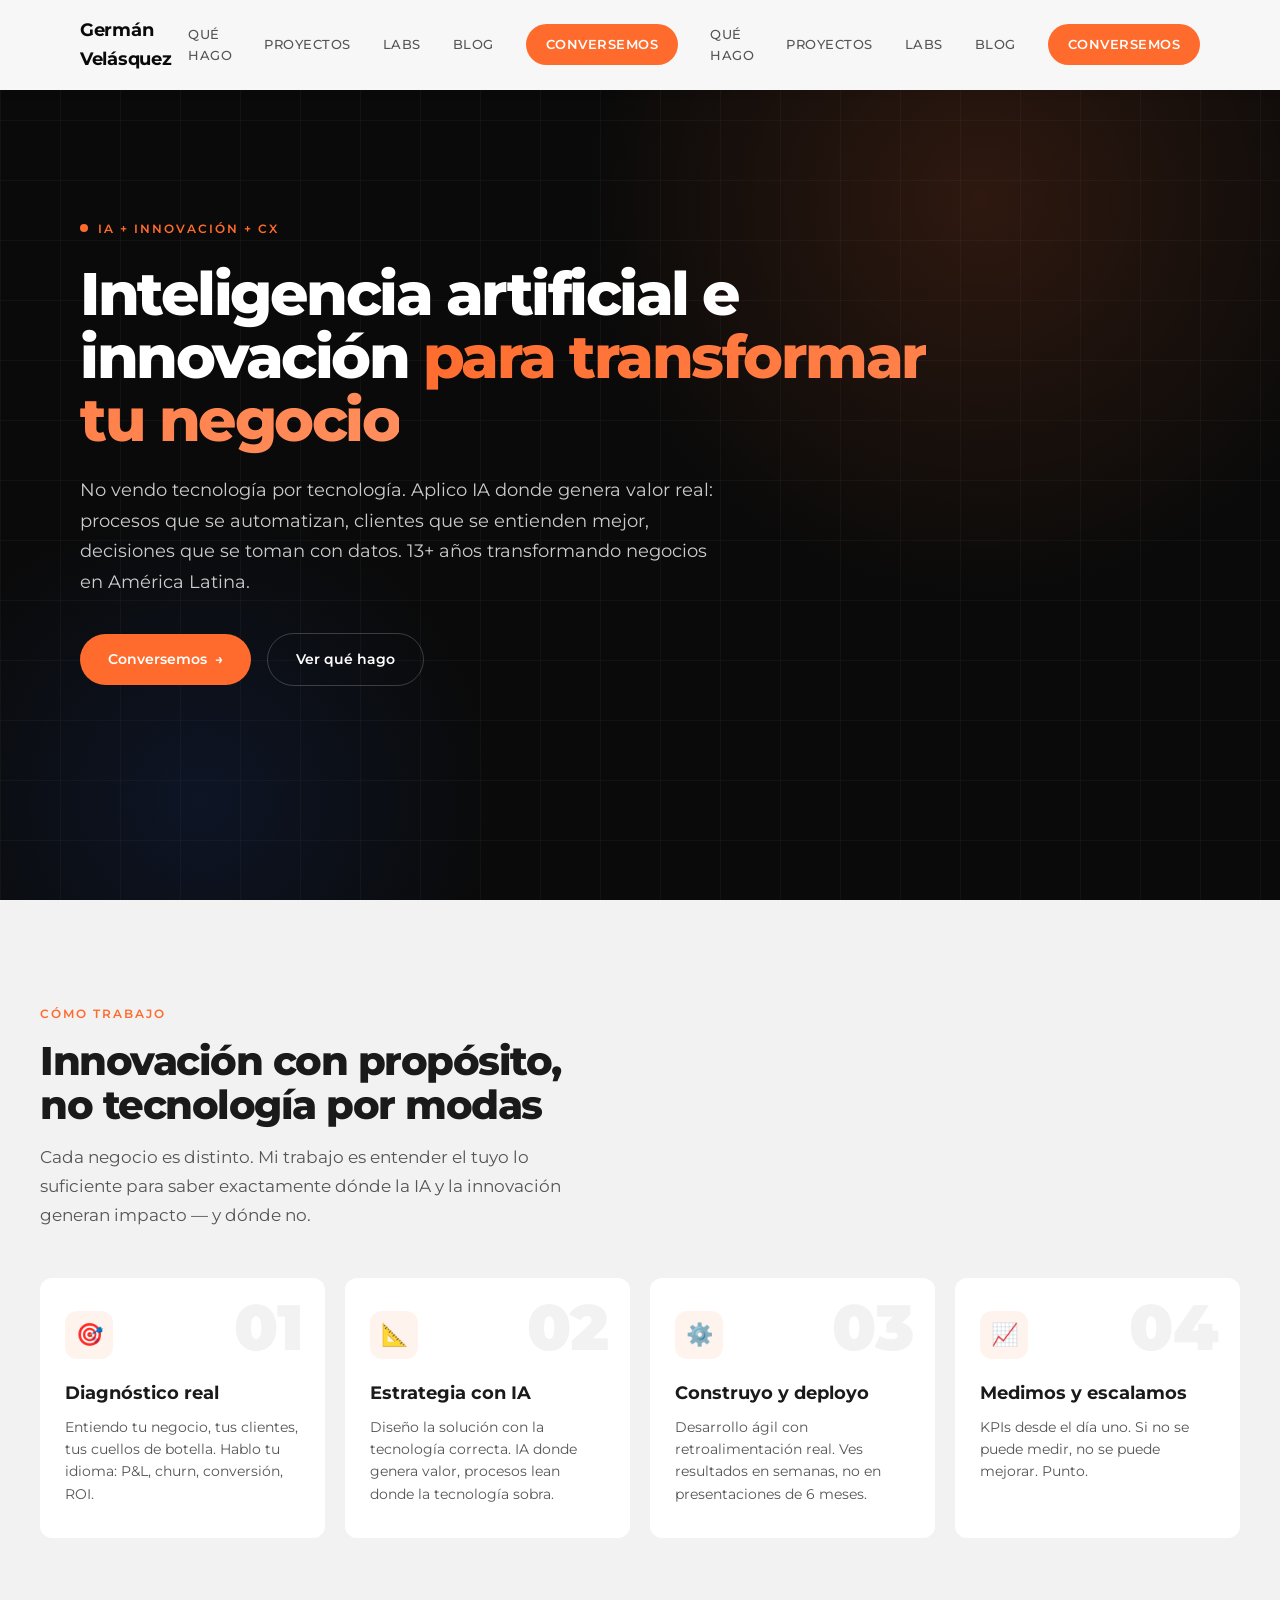
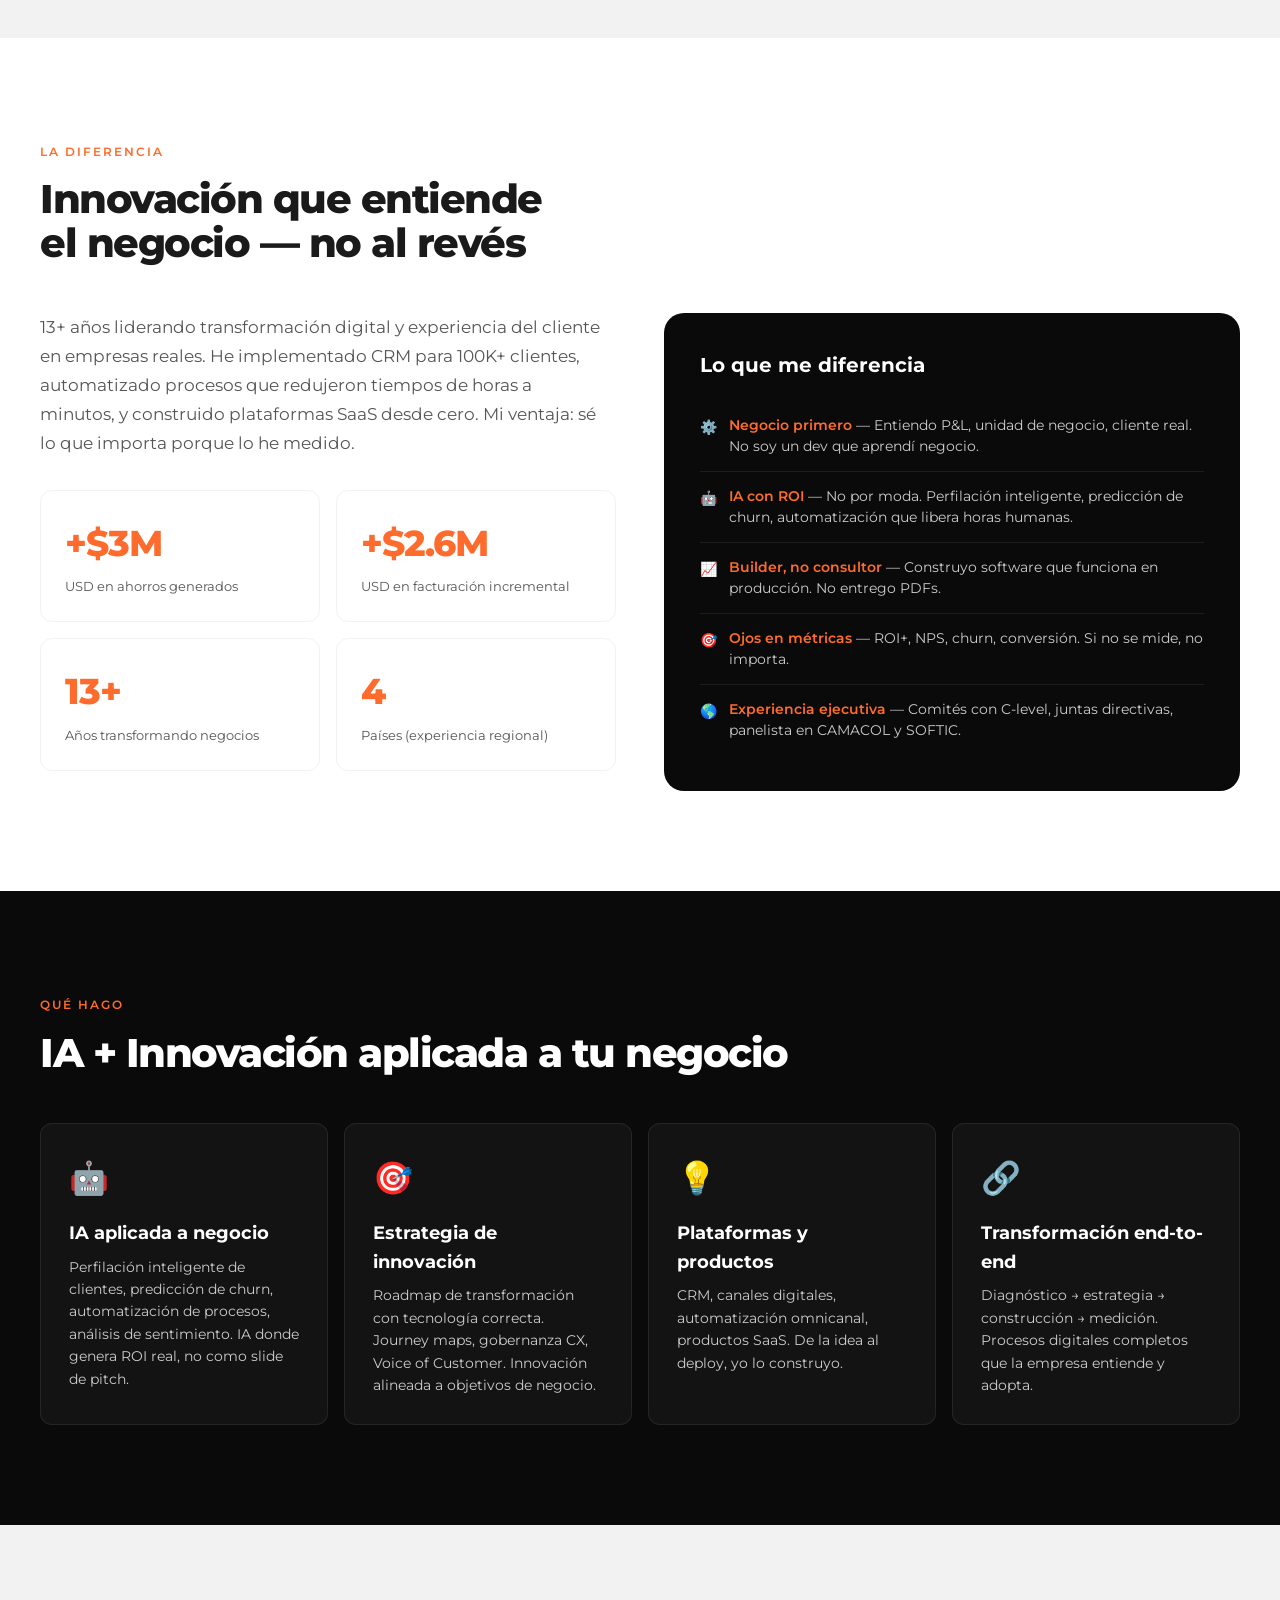
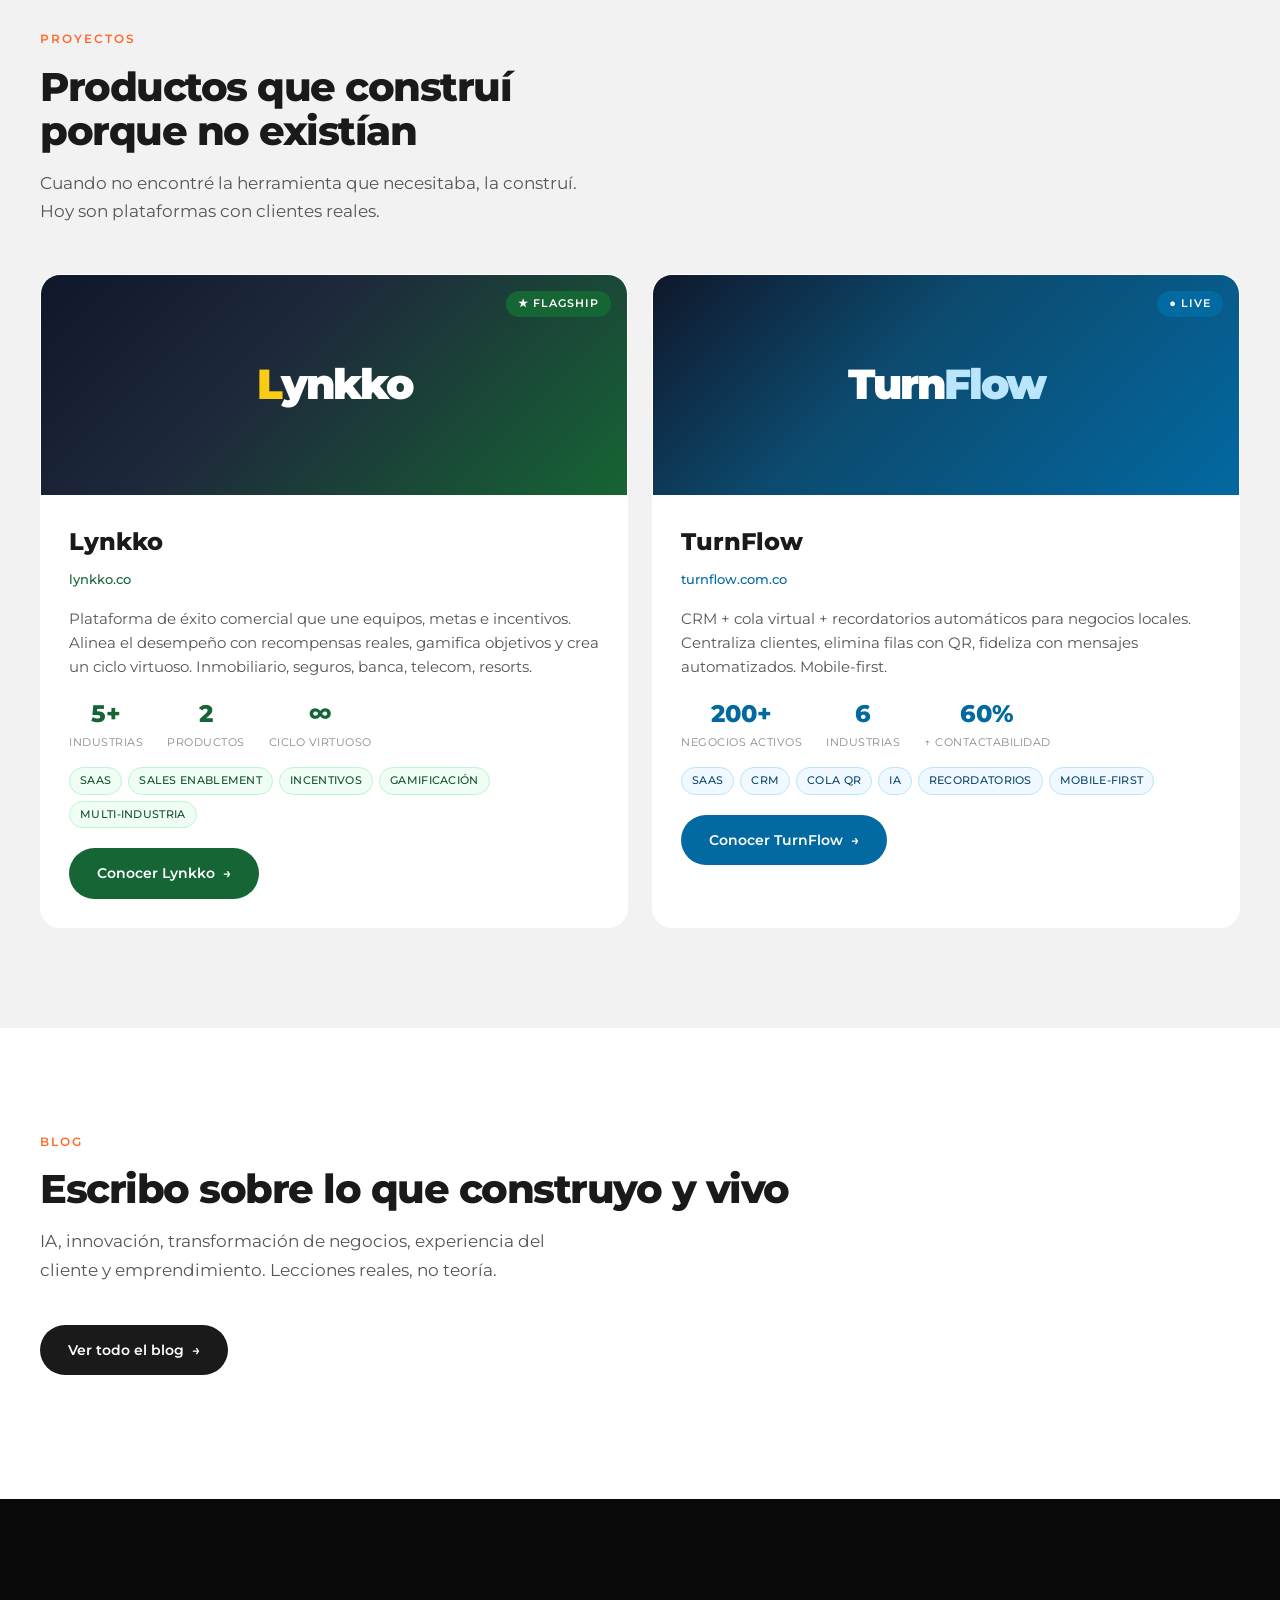
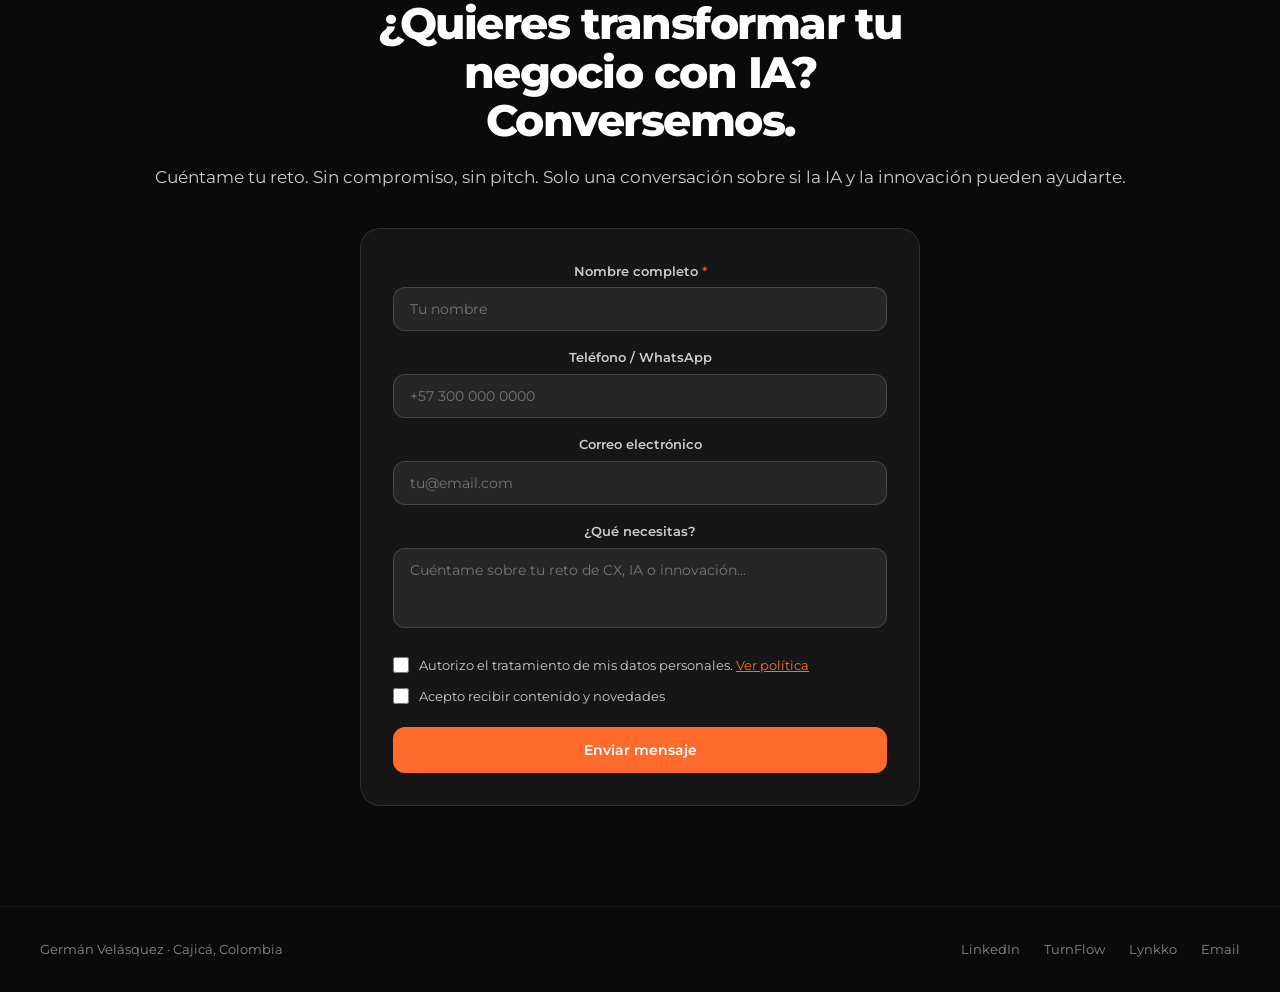
==== commit fa1b7815: "Fix: restore hero background black + min-height" ====
--- a/index.html
+++ b/index.html
@@ -16,6 +16,7 @@
     *{margin:0;padding:0;box-sizing:border-box}html{scroll-behavior:smooth}
     body{font-family:var(--font);color:var(--dark);background:var(--white);line-height:1.6;-webkit-font-smoothing:antialiased;overflow-x:hidden}
     /* Nav handled by css/nav.css */
+    .hero{min-height:100vh;display:flex;align-items:center;position:relative;overflow:hidden;background:var(--black)}
     .hero-bg{position:absolute;inset:0;z-index:1}
     .hero-bg .gradient1{position:absolute;width:800px;height:800px;background:radial-gradient(circle,var(--orange-glow) 0%,transparent 70%);top:-200px;right:-100px;animation:float 8s ease-in-out infinite}
     .hero-bg .gradient2{position:absolute;width:600px;height:600px;background:radial-gradient(circle,var(--blue-glow) 0%,transparent 70%);bottom:-200px;left:-100px;animation:float 10s ease-in-out infinite reverse}
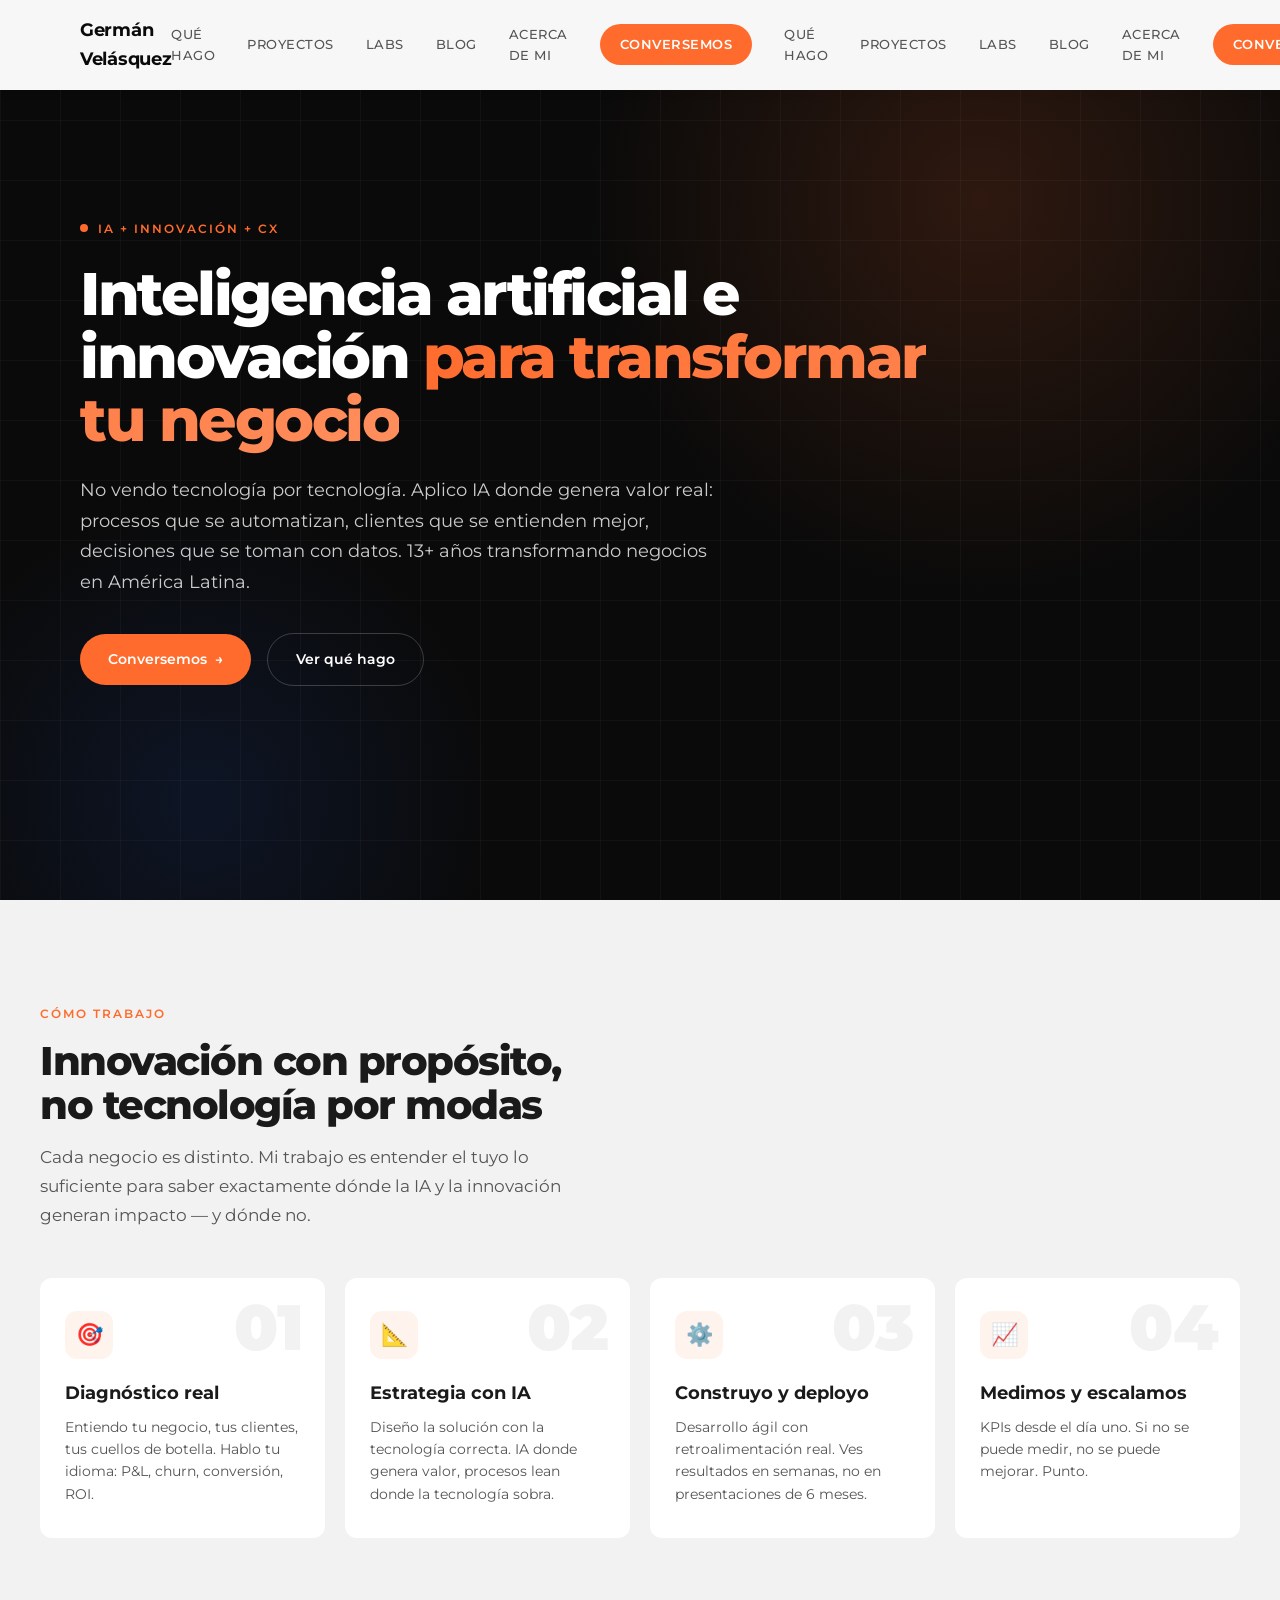
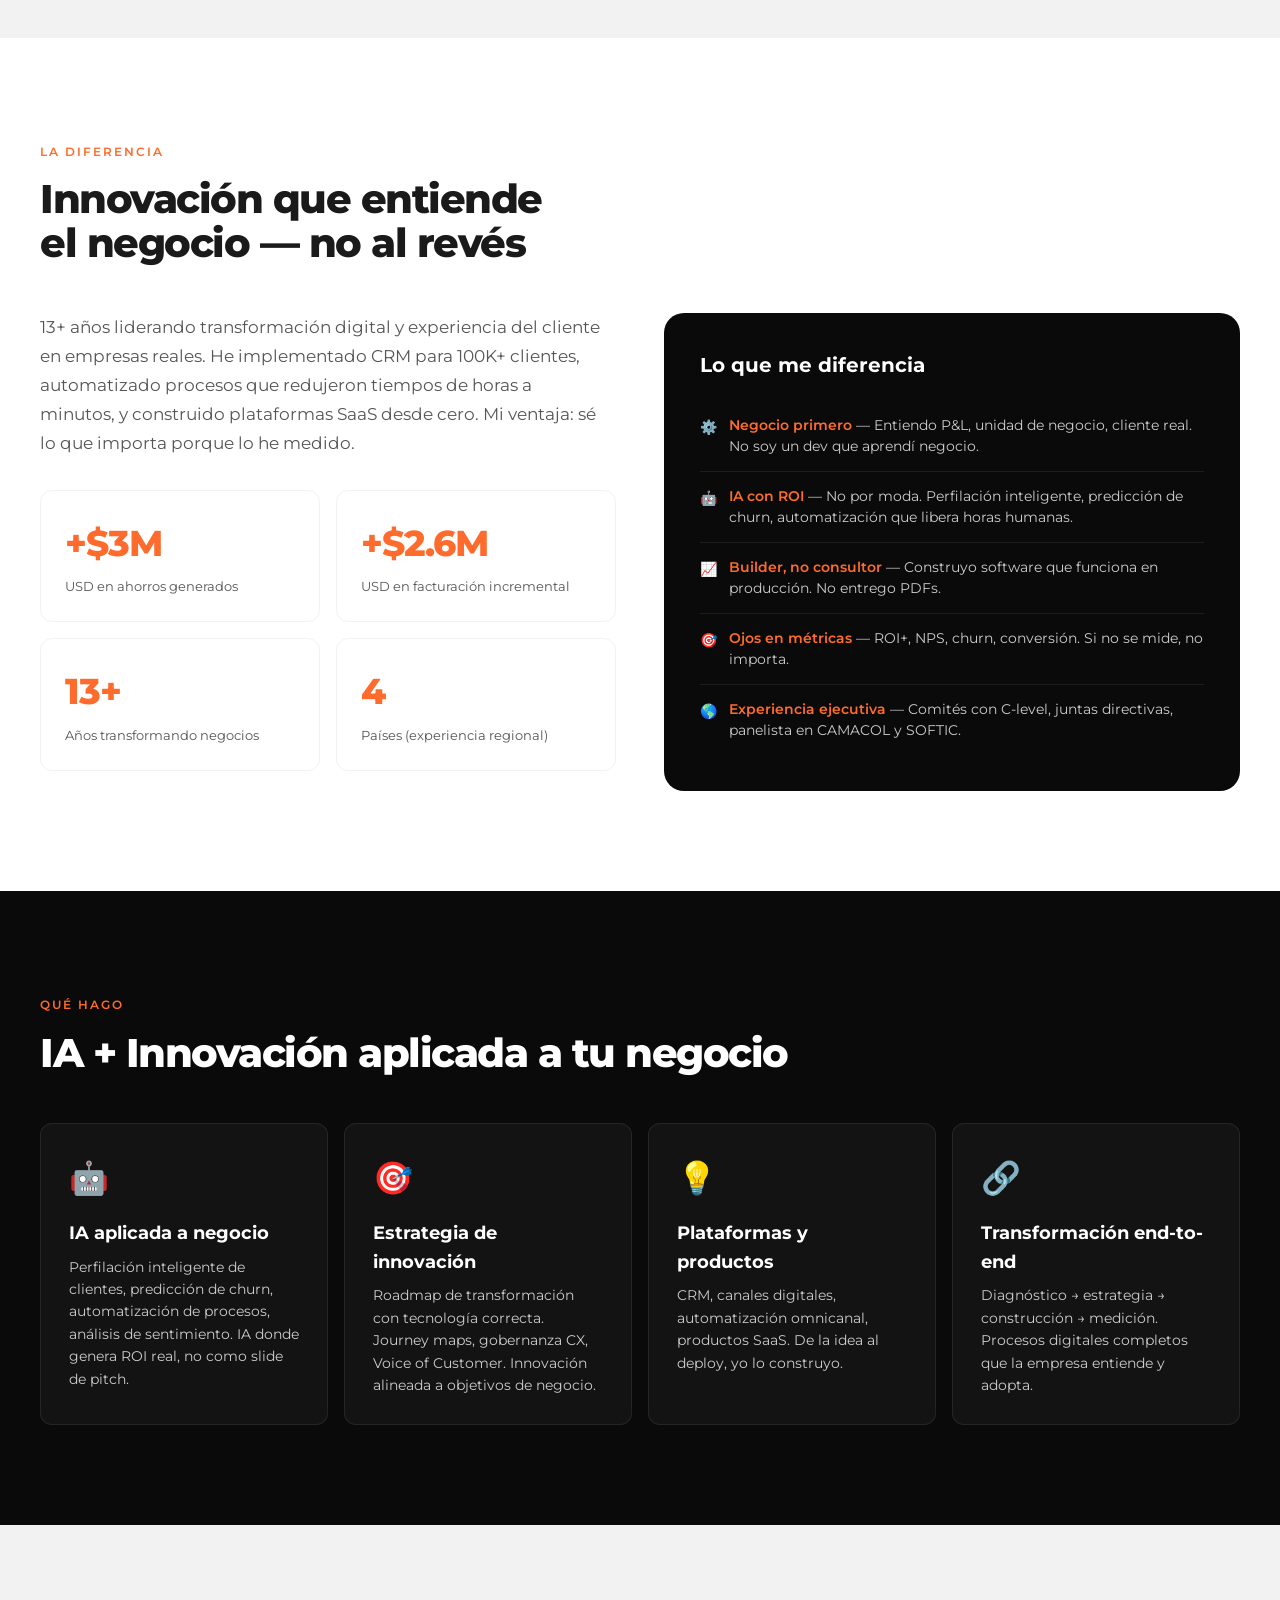
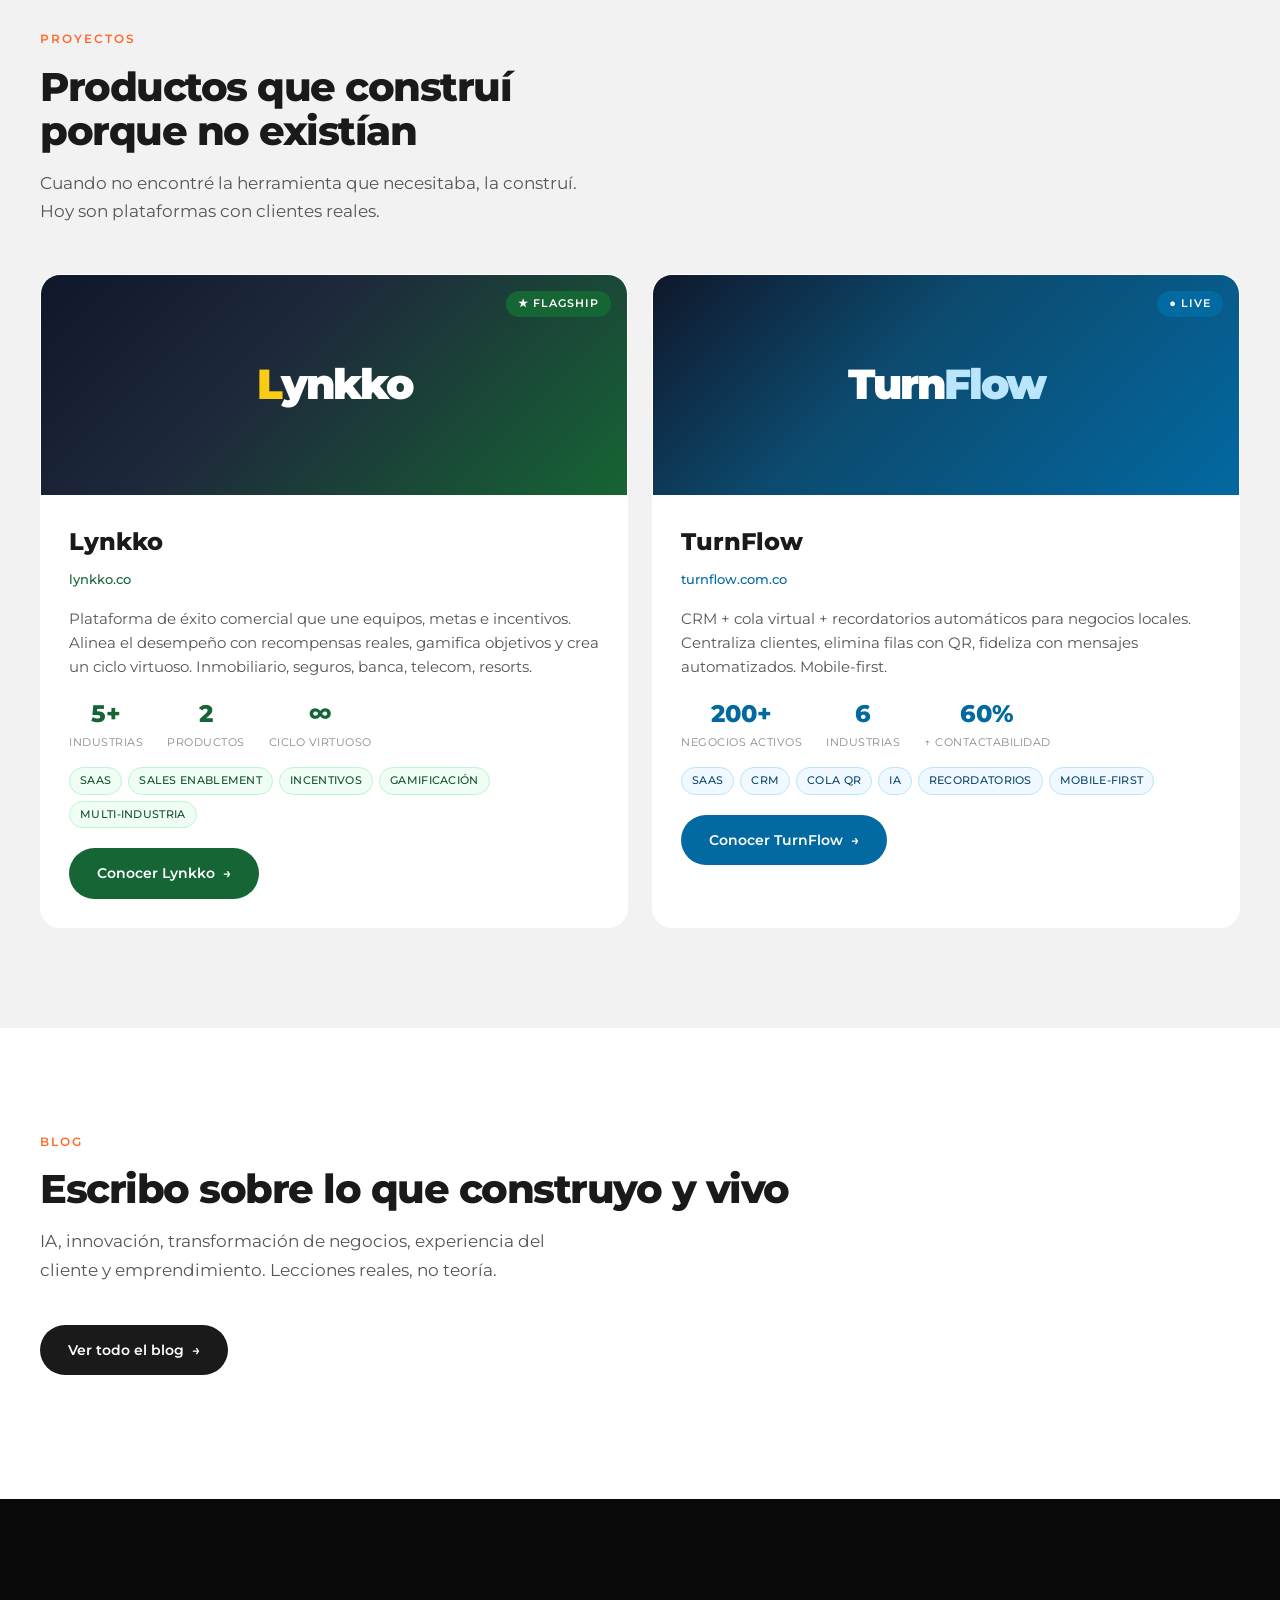
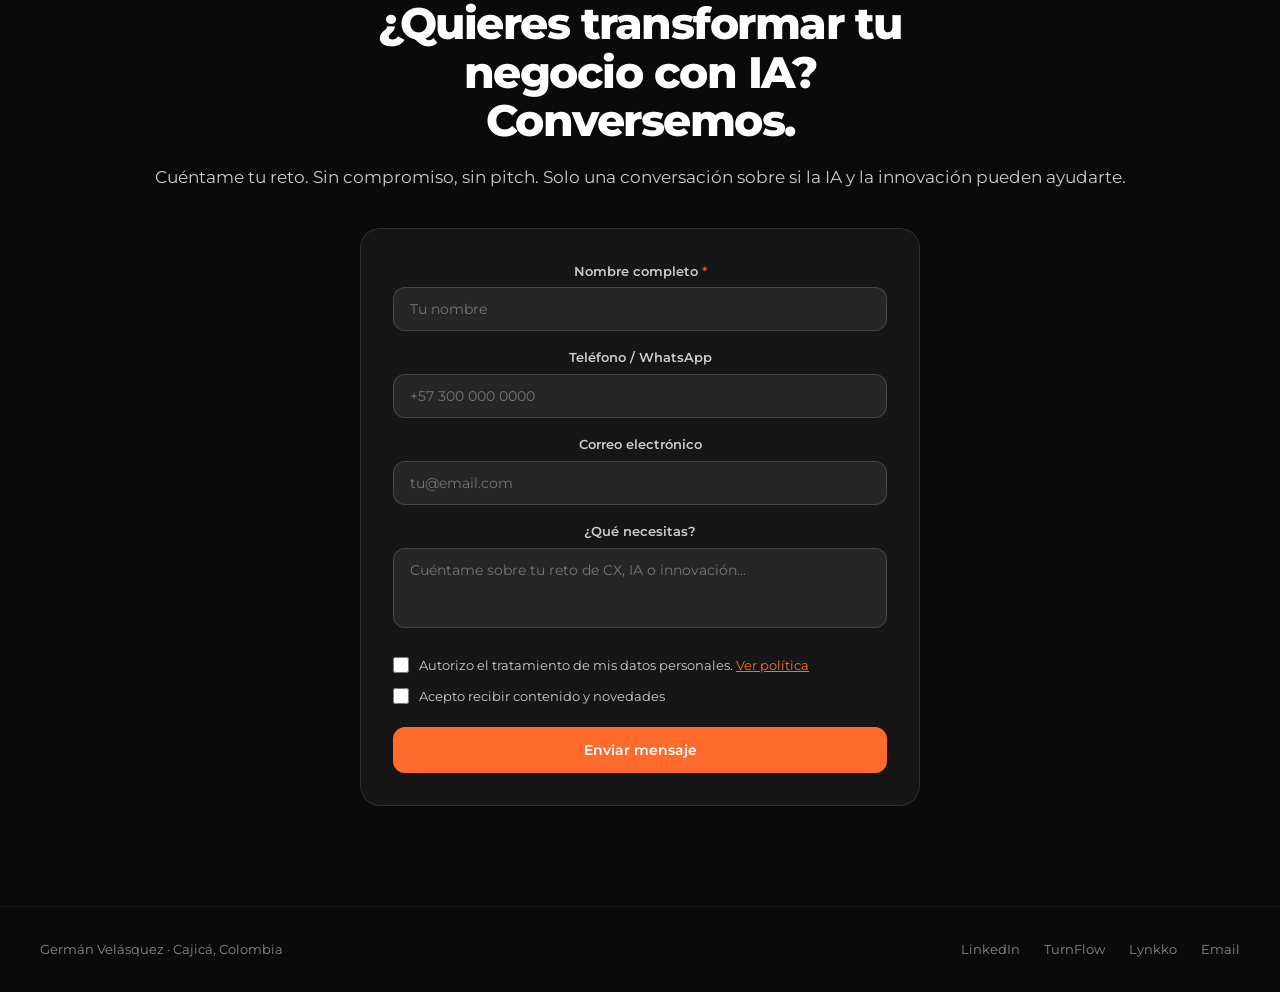
==== commit 1cef2f36: "Fix: nav CSS link in index, remove duplicate nav in admin, fix blog mobile menu - index.html: added " ====
--- a/index.html
+++ b/index.html
@@ -11,6 +11,7 @@
   <meta name="twitter:card" content="summary">
   <link rel="canonical" href="https://germanvelasquez.co/">
   <link href="https://fonts.googleapis.com/css2?family=Montserrat:wght@300;400;500;600;700;800;900&display=swap" rel="stylesheet">
+  <link rel="stylesheet" href="css/nav.css">
   <style>
     :root{--orange:#FF6B2C;--orange-light:#FF8F5E;--orange-dark:#E85520;--orange-glow:rgba(255,107,44,0.15);--orange-glow2:rgba(255,107,44,0.08);--black:#0A0A0A;--dark:#1A1A1A;--gray-900:#2D2D2D;--gray-700:#555555;--gray-500:#888888;--gray-300:#CCCCCC;--gray-100:#F2F2F2;--white:#FFFFFF;--blue:#2563EB;--blue-light:#3B82F6;--blue-glow:rgba(37,99,235,0.12);--font:'Montserrat',sans-serif;--radius:12px;--radius-lg:20px;--transition:0.3s cubic-bezier(0.4,0,0.2,1)}
     *{margin:0;padding:0;box-sizing:border-box}html{scroll-behavior:smooth}
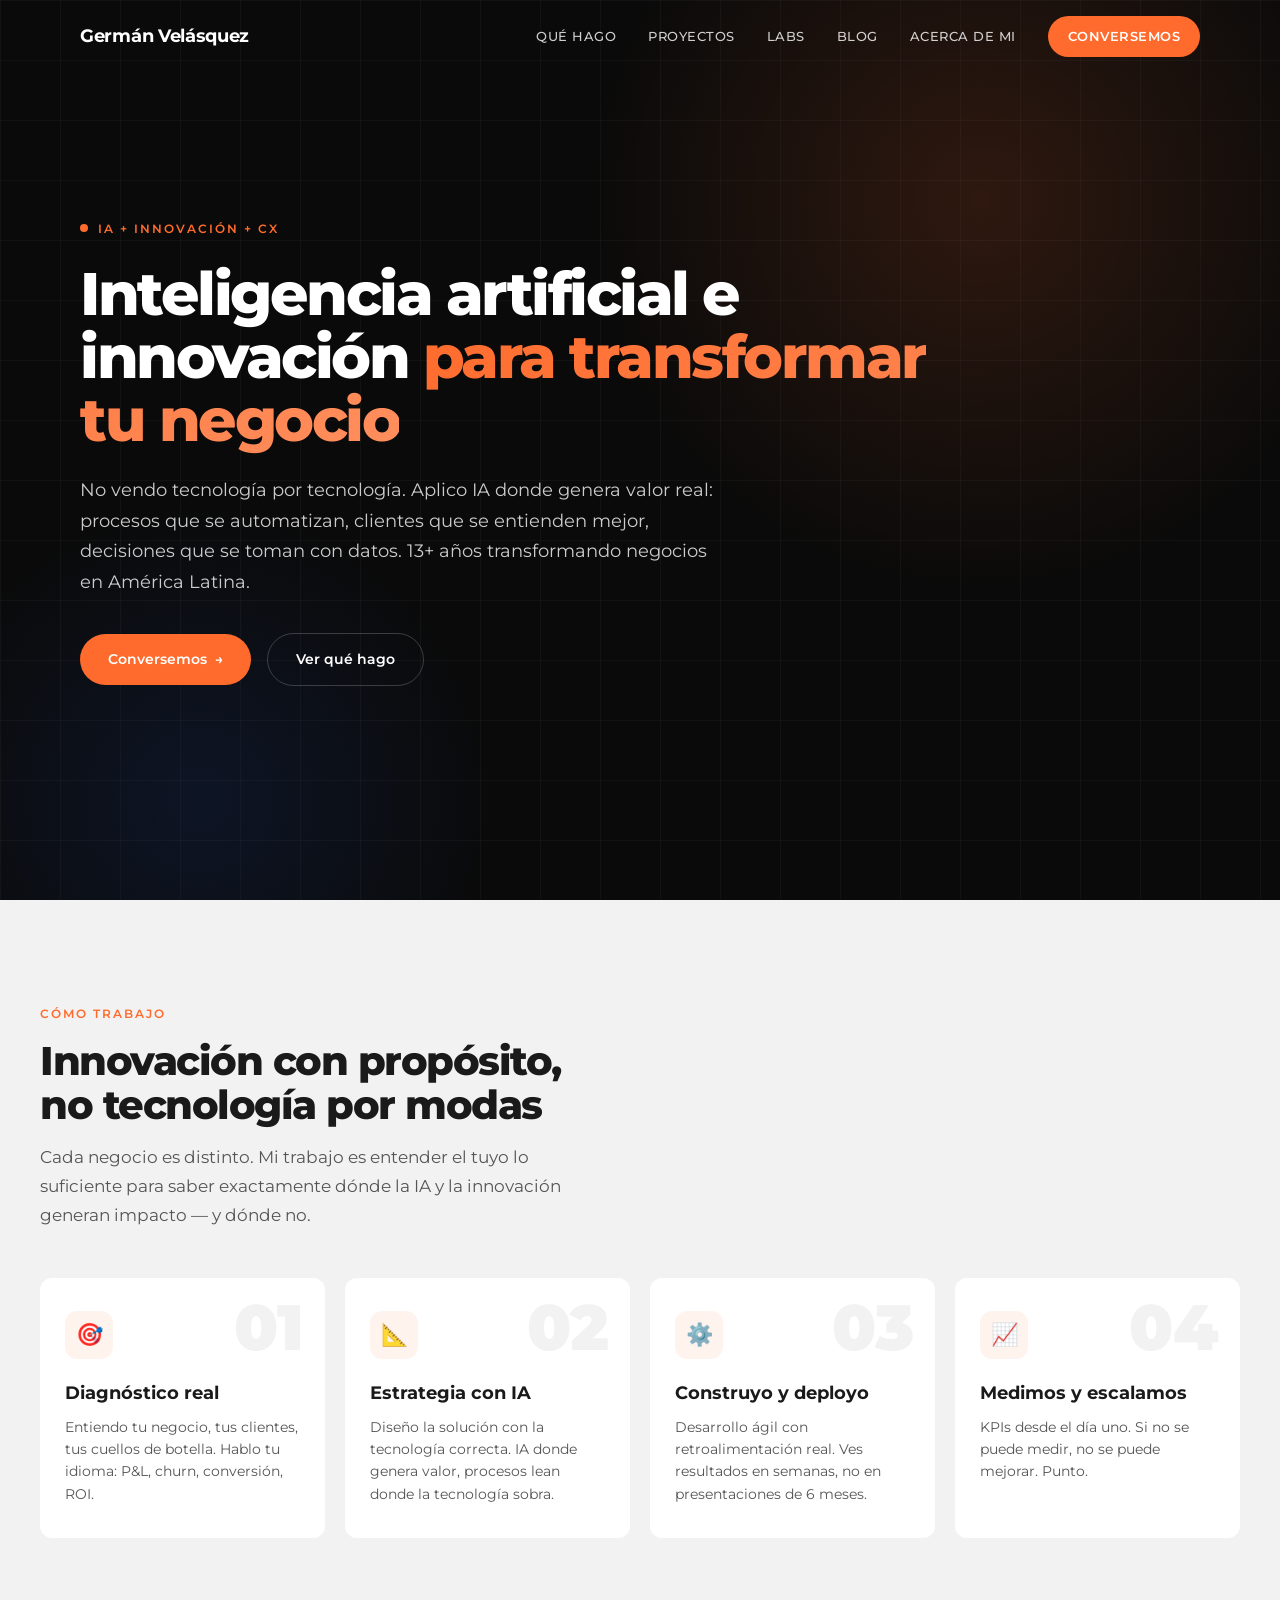
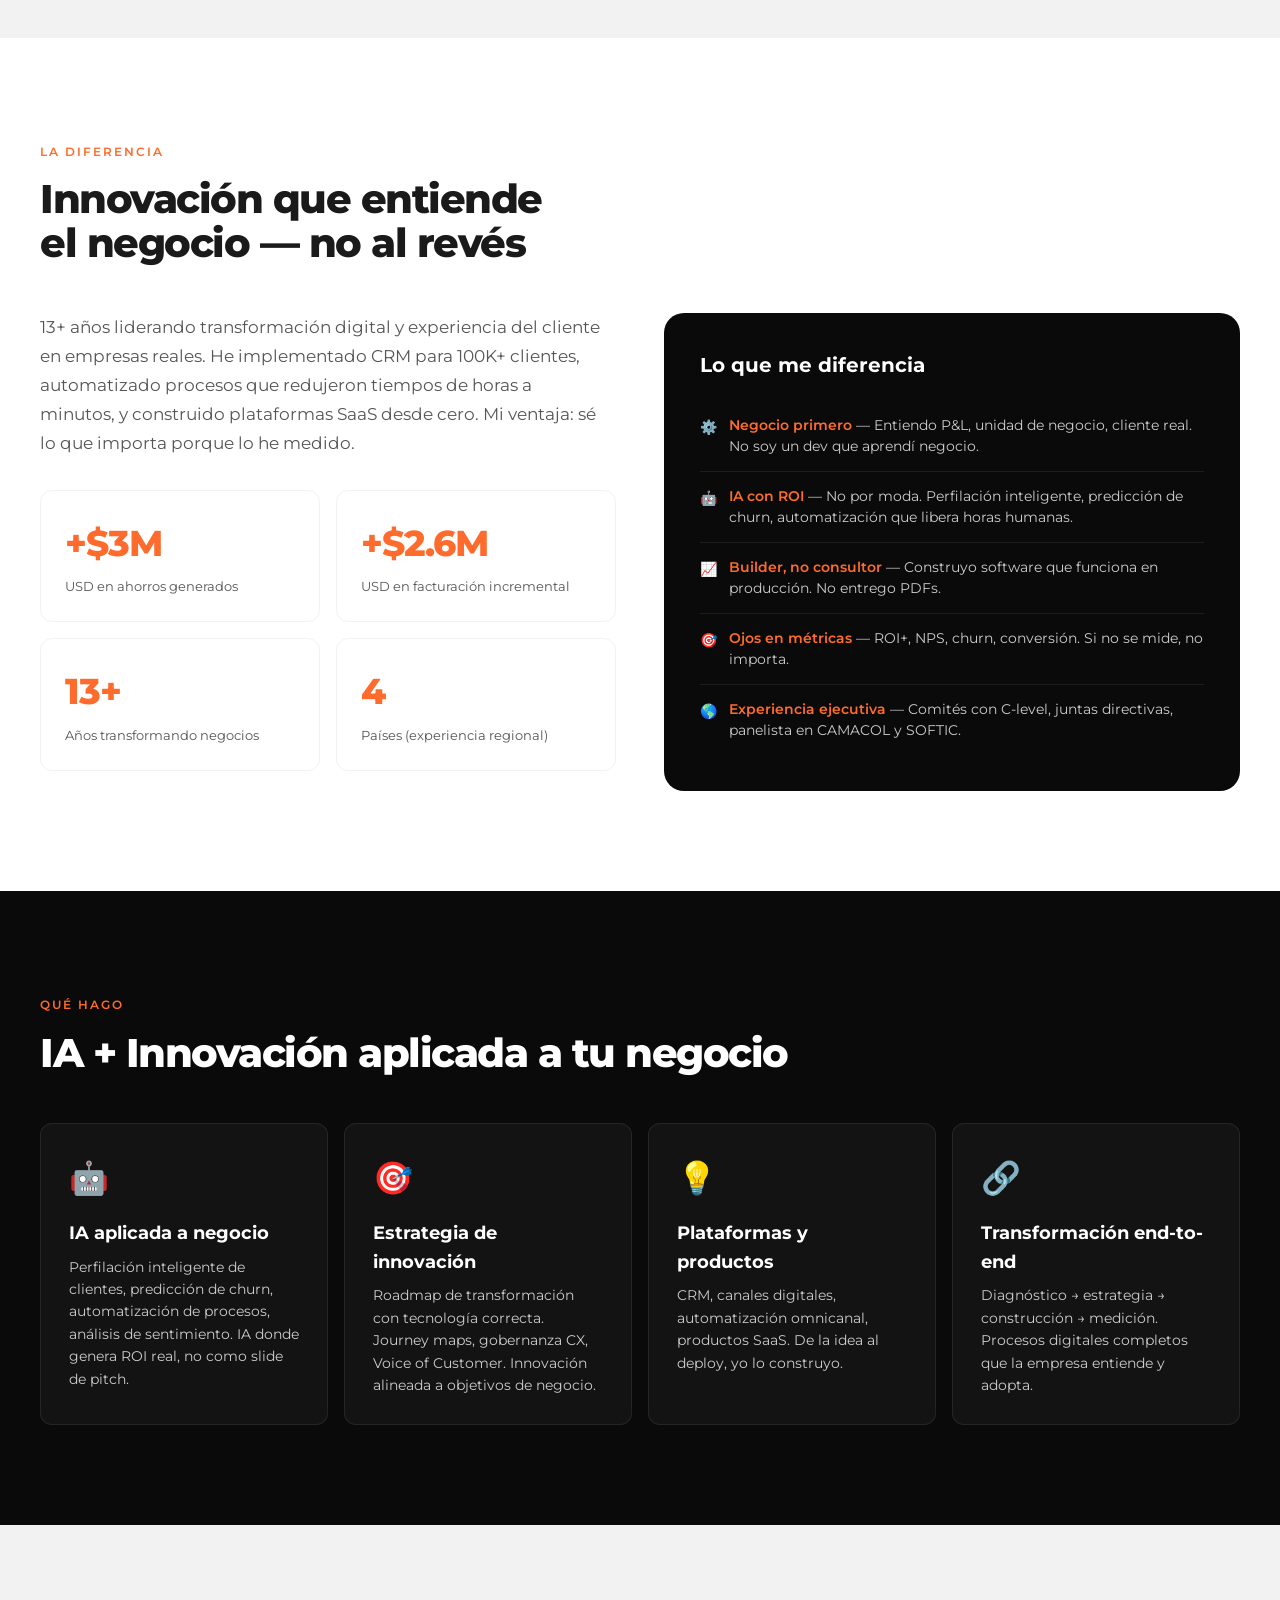
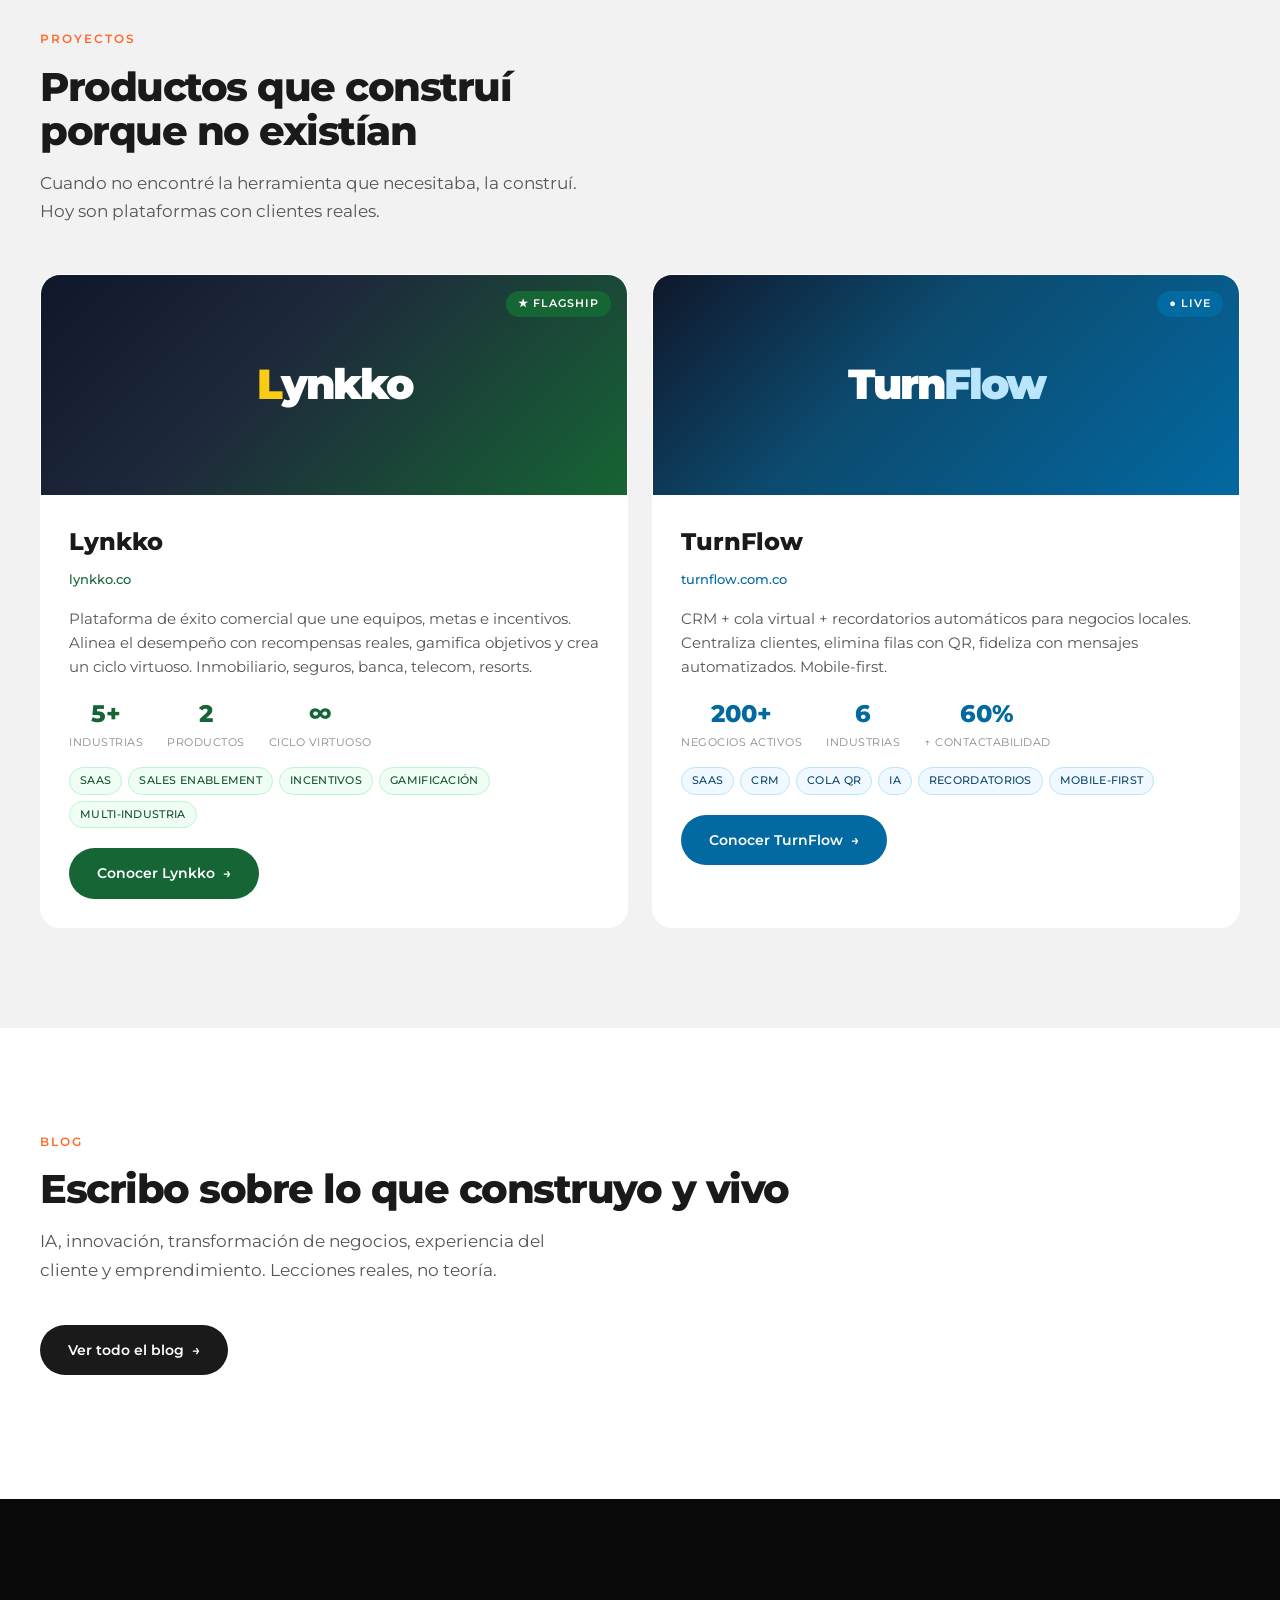
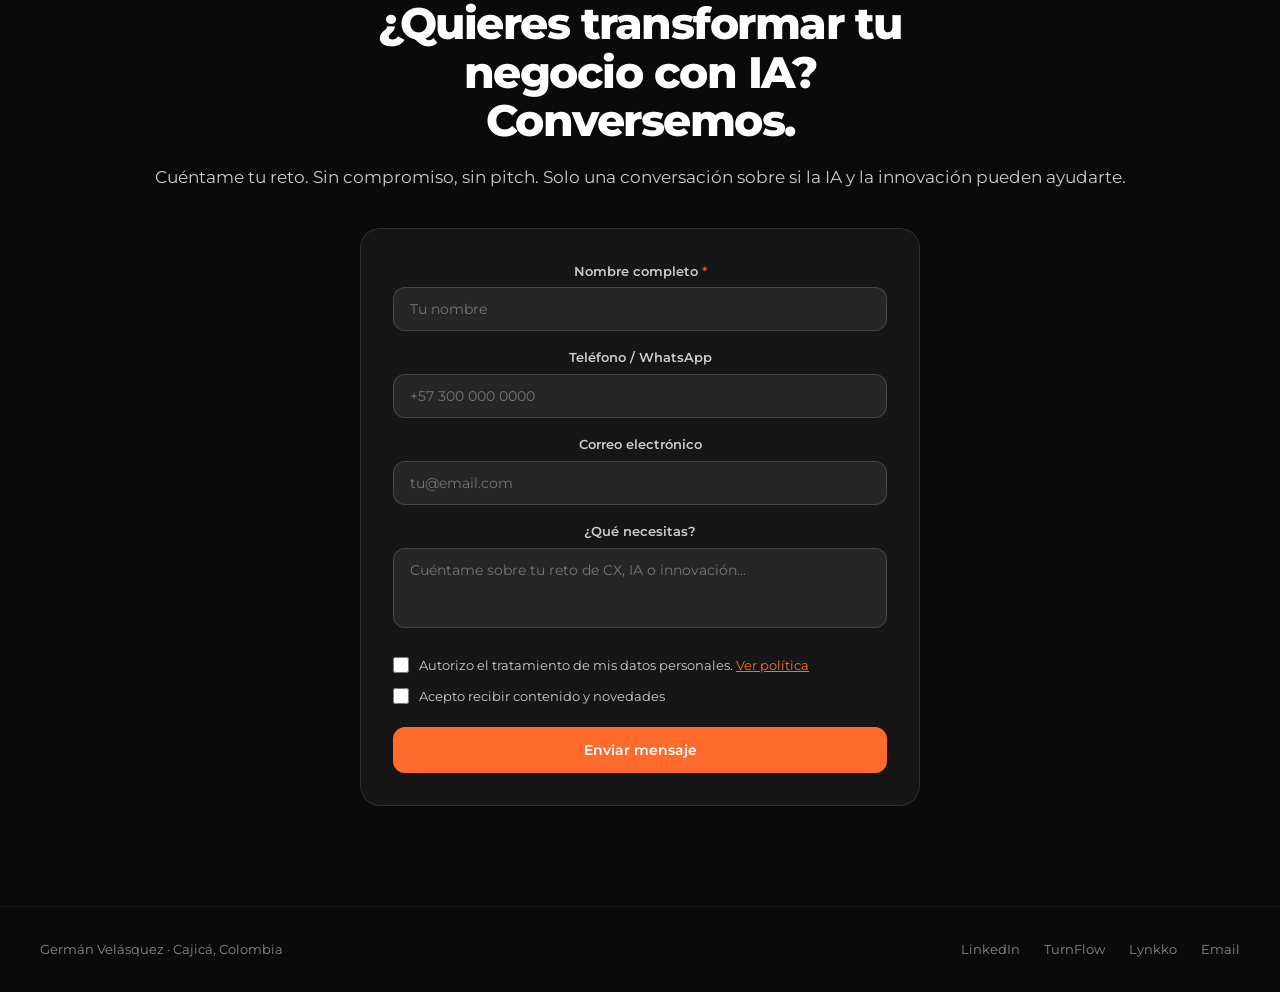
==== commit 44795955: "Fix: index nav uses inline script (no nav.js duplicate), blog renderPosts uses string concat - index" ====
--- a/index.html
+++ b/index.html
@@ -221,8 +221,8 @@
     </div>
   </div></footer>
 
-  <script src="js/nav.js"></script>
   <script>
+    function toggleMobile(){document.getElementById('mobileMenu').classList.toggle('open')}
     const obs=new IntersectionObserver(e=>{e.forEach(x=>{if(x.isIntersecting)x.target.classList.add('visible')})},{threshold:0.1});
     document.querySelectorAll('.reveal').forEach(el=>obs.observe(el));
 
@@ -240,7 +240,20 @@
       const t=id=>document.getElementById(id);
       const s=(id,txt)=>{const e=t(id);if(e)e.textContent=txt};
       s('nav-logo',c.site.logo);
-      // Nav is handled by js/nav.js — do not duplicate here
+      // Build nav links inline (not using shared nav.js)
+      var navEl=document.getElementById('nav-links');
+      var mobEl=document.getElementById('mobile-nav-links');
+      var navCta=['conversemos'];
+      (c.nav&&c.nav.items||[]).forEach(function(item){
+        var label=item.label||item;
+        var href=item.url||'#';
+        var url=href.startsWith('#')?'/'+href:href.startsWith('http')||href.startsWith('mailto:')?href:'/'+href;
+        var isCta=navCta.indexOf(label.toLowerCase())>=0;
+        var d=isCta?'<a href="'+url+'" class="nav-cta">'+label+'</a>':'<a href="'+url+'">'+label+'</a>';
+        var m=isCta?'<a href="'+url+'" class="nav-cta" style="display:inline-block;margin-top:12px" onclick="toggleMobile()">'+label+'</a>':'<a href="'+url+'" onclick="toggleMobile()">'+label+'</a>';
+        navEl.innerHTML+=d;
+        if(mobEl)mobEl.innerHTML+=m;
+      });
       s('hero-label',c.hero.label);s('hero-t1',c.hero.title_1);s('hero-t2',c.hero.title_2);s('hero-desc',c.hero.desc);s('hero-cta1',c.hero.cta_1);s('hero-cta2',c.hero.cta_2);
       s('how-label',c.how.label);s('how-t1',c.how.title_1);s('how-t2',c.how.title_2);s('how-desc',c.how.desc);
       const sg=t('steps-grid');
@@ -305,6 +318,5 @@
       });
     })();
   </script>
-  <script src="js/nav.js"></script>
 </body>
 </html>
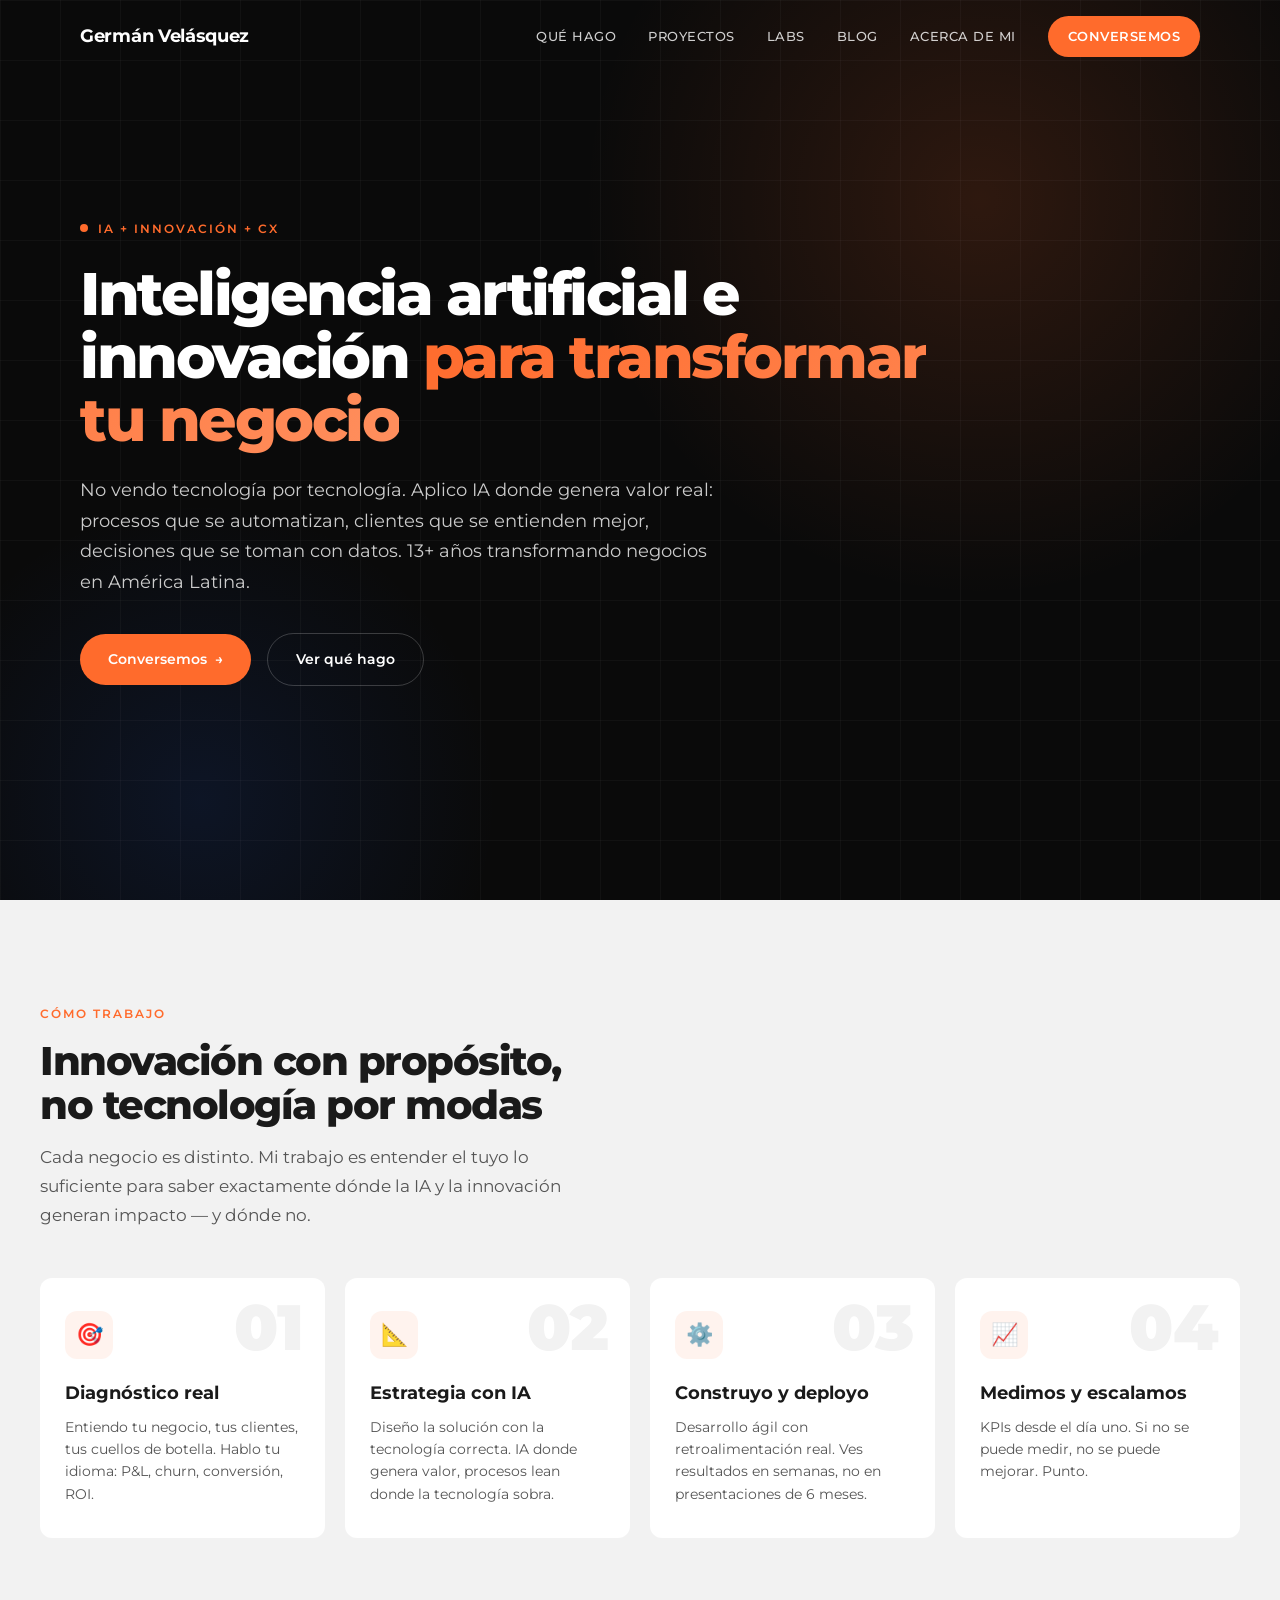
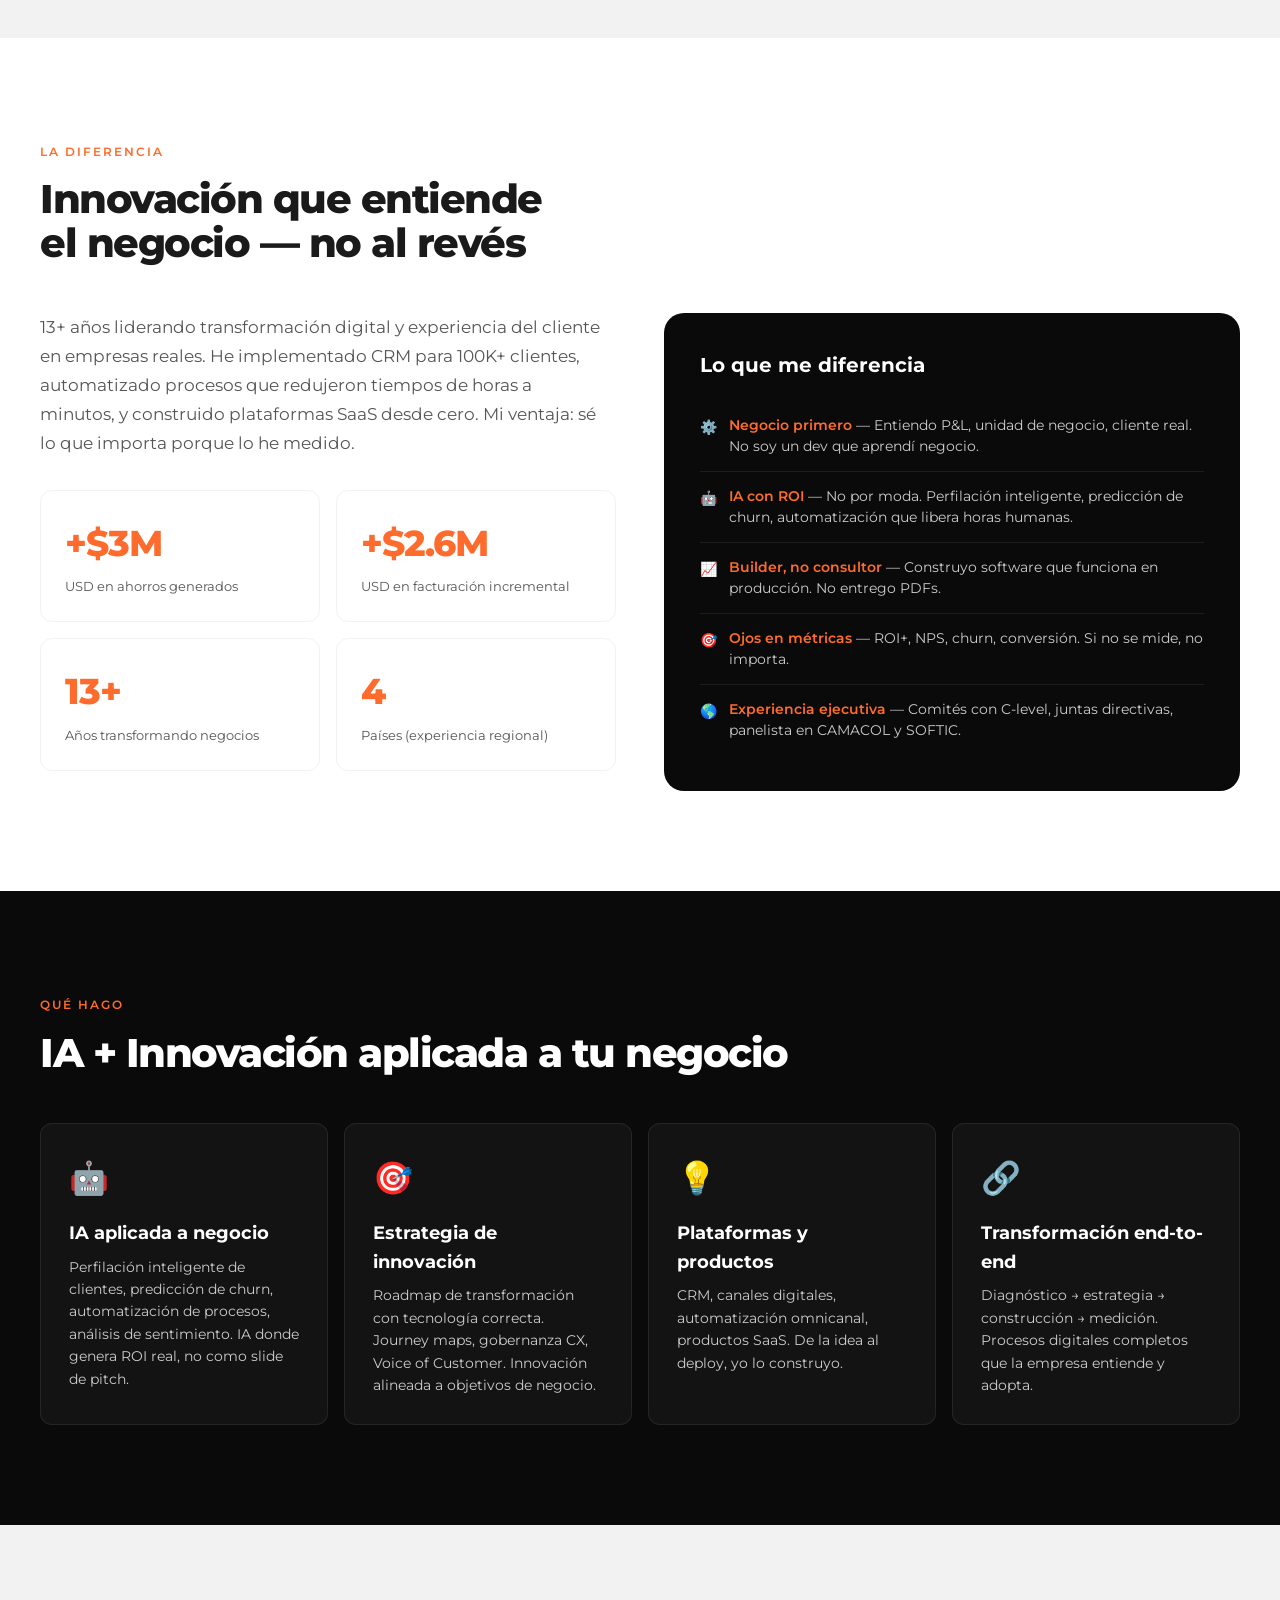
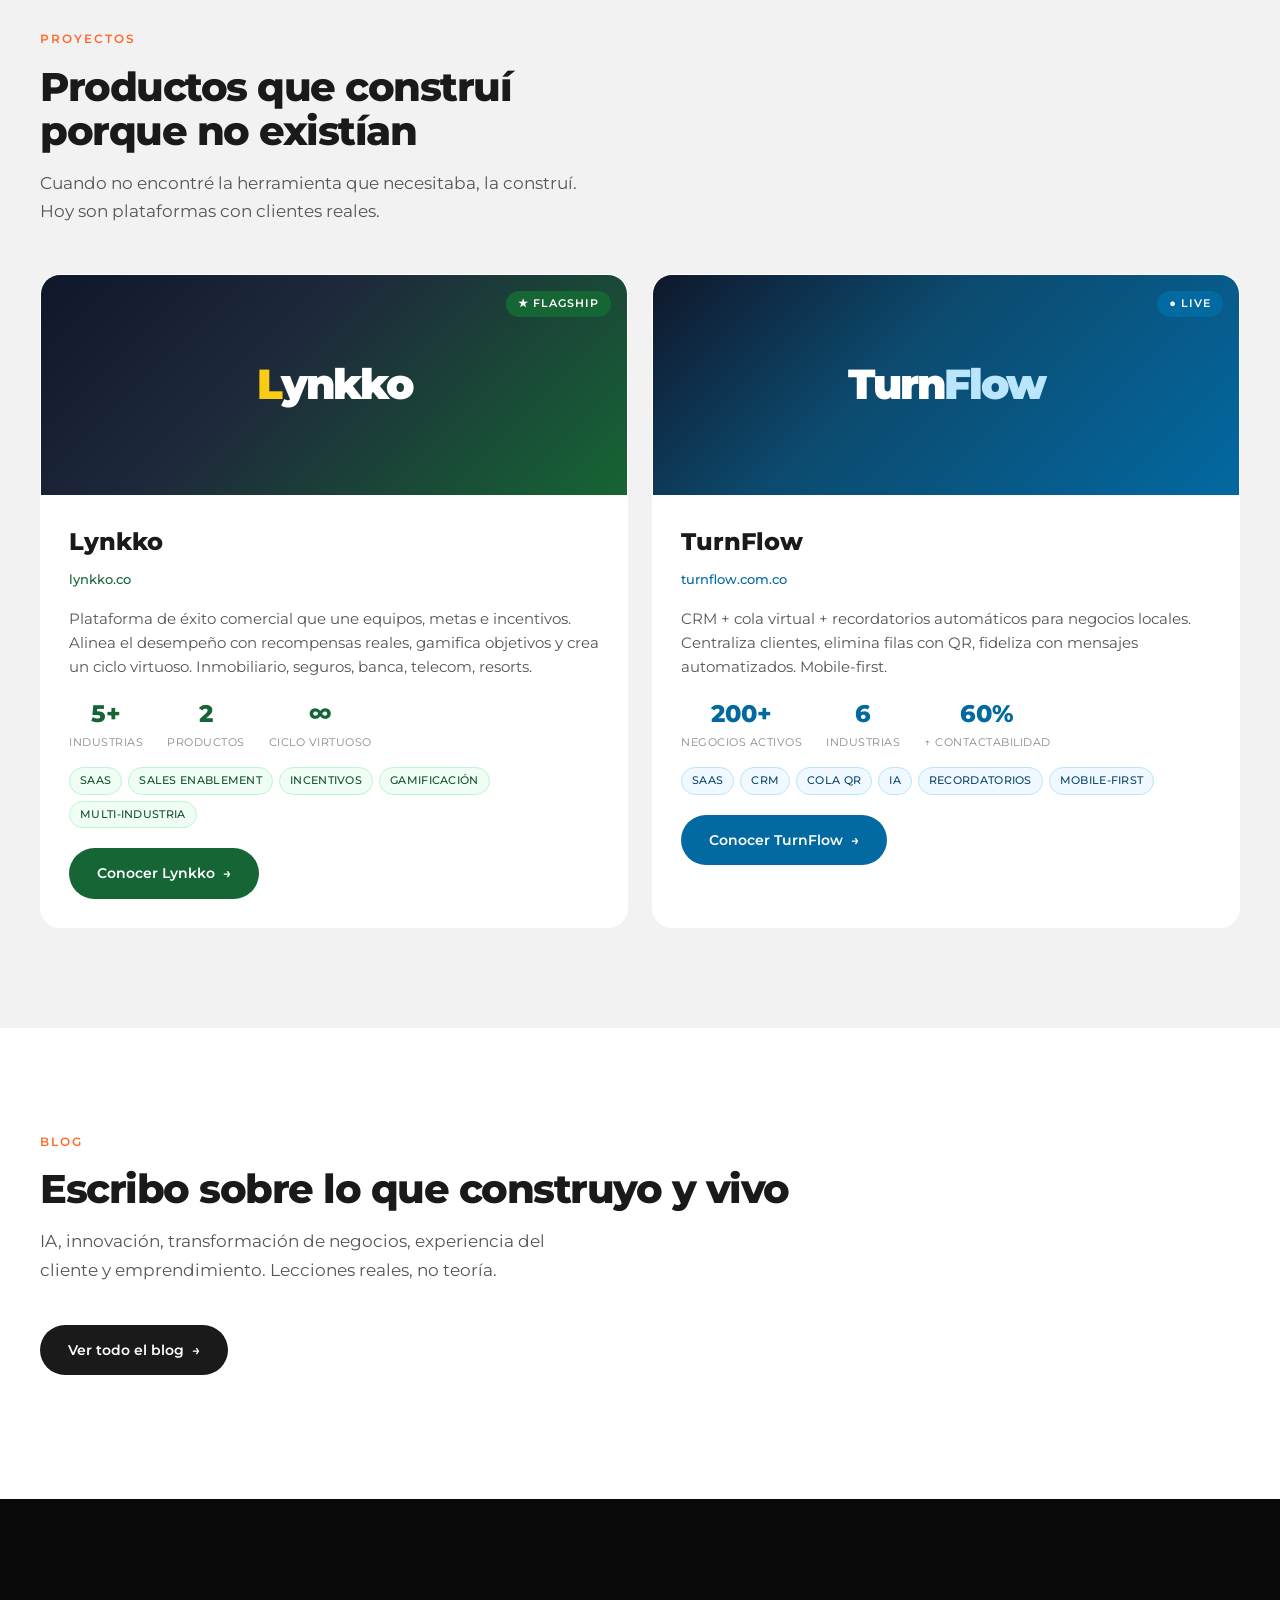
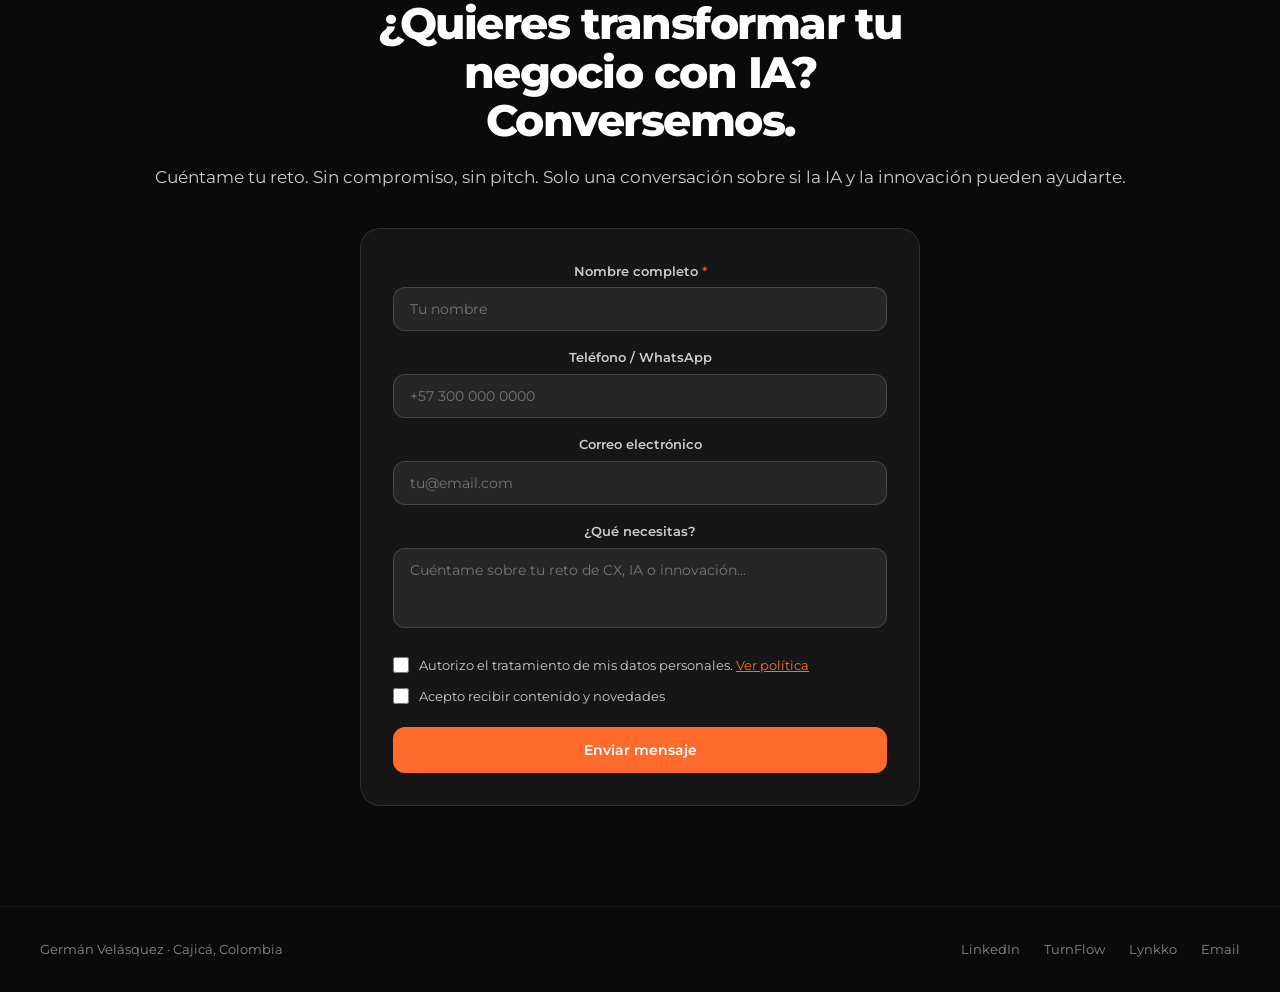
==== commit d234be92: "Fix: nav scroll background, blog syntax, admin nav - index.html: added scroll handler to switch nav-" ====
--- a/index.html
+++ b/index.html
@@ -223,6 +223,11 @@
 
   <script>
     function toggleMobile(){document.getElementById('mobileMenu').classList.toggle('open')}
+    window.addEventListener('scroll',function(){
+      var n=document.getElementById('nav');
+      if(window.scrollY>80){n.classList.remove('nav-dark');n.classList.add('nav-scrolled')}
+      else{n.classList.remove('nav-scrolled');n.classList.add('nav-dark')}
+    });
     const obs=new IntersectionObserver(e=>{e.forEach(x=>{if(x.isIntersecting)x.target.classList.add('visible')})},{threshold:0.1});
     document.querySelectorAll('.reveal').forEach(el=>obs.observe(el));
 
